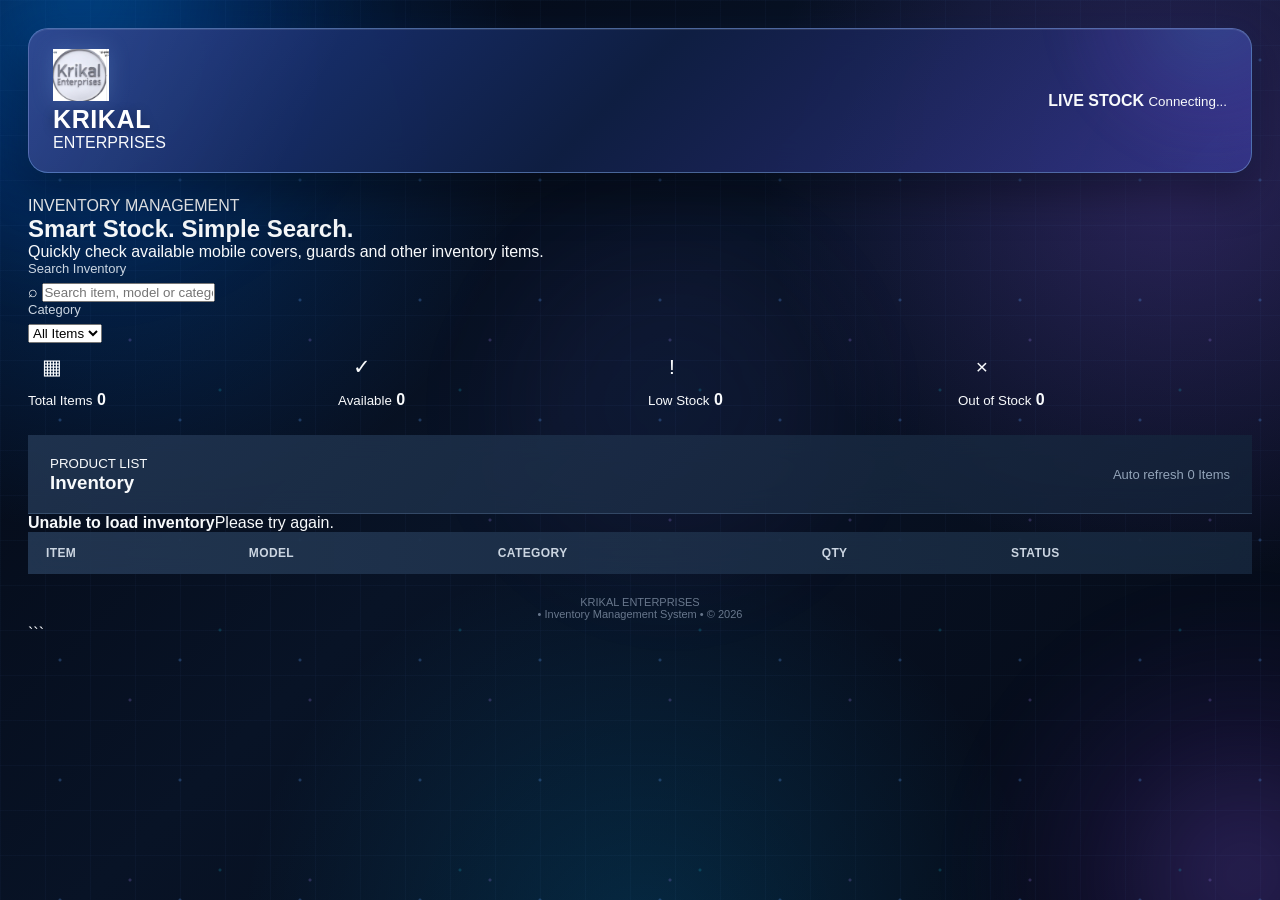
==== index.html @ 0947aef1 "Add files via upload" ====
<!DOCTYPE html>
<html lang="en">
<head>
    <meta charset="UTF-8">
    <meta name="viewport" content="width=device-width, initial-scale=1.0">

    <meta name="theme-color" content="#080b12">

    <title>KRIKAL Enterprises | Inventory</title>

    <link rel="stylesheet" href="style.css">
</head>

<body>

<div class="bg-grid"></div>
<div class="bg-glow glow-one"></div>
<div class="bg-glow glow-two"></div>

<main class="container">

    <!-- HEADER -->
    <header class="header">

        <div class="brand">

            <div class="logo-box">
                <img
                    src="logo.png"
                    alt="Krikal Enterprises"
                    class="logo"
                >
            </div>

            <div class="brand-name">
                <h1>KRIKAL</h1>
                <span>ENTERPRISES</span>
            </div>

        </div>


        <div class="live-status">
            <span class="live-dot"></span>

            <div>
                <strong>LIVE STOCK</strong>
                <small id="lastUpdated">Connecting...</small>
            </div>
        </div>

    </header>


    <!-- HERO -->
    <section class="hero">

        <span class="hero-tag">
            INVENTORY MANAGEMENT
        </span>

        <h2>
            Smart Stock.
            <span>Simple Search.</span>
        </h2>

        <p>
            Quickly check available mobile covers, guards
            and other inventory items.
        </p>

    </section>


    <!-- SEARCH -->
    <section class="search-card">

        <div class="search-field">

            <label>Search Inventory</label>

            <div class="input-box">

                <span>⌕</span>

                <input
                    type="text"
                    id="searchInput"
                    placeholder="Search item, model or category..."
                    autocomplete="off"
                >

            </div>

        </div>


        <div class="category-field">

            <label>Category</label>

            <select id="categoryFilter">
                <option value="All">
                    All Items
                </option>
            </select>

        </div>

    </section>


    <!-- STATS -->
    <section class="stats">

        <div class="stat">
            <div class="stat-icon">▦</div>

            <div>
                <small>Total Items</small>
                <strong id="totalItems">0</strong>
            </div>
        </div>


        <div class="stat">
            <div class="stat-icon green">✓</div>

            <div>
                <small>Available</small>
                <strong id="availableItems">0</strong>
            </div>
        </div>


        <div class="stat">
            <div class="stat-icon yellow">!</div>

            <div>
                <small>Low Stock</small>
                <strong id="lowStockItems">0</strong>
            </div>
        </div>


        <div class="stat">
            <div class="stat-icon red">×</div>

            <div>
                <small>Out of Stock</small>
                <strong id="outStockItems">0</strong>
            </div>
        </div>

    </section>


    <!-- INVENTORY -->
    <section class="inventory-card">

        <div class="inventory-header">

            <div>
                <small>PRODUCT LIST</small>
                <h3>Inventory</h3>
            </div>

            <div class="inventory-meta">

                <span class="refresh-status">
                    <span class="refresh-dot"></span>
                    Auto refresh
                </span>

                <span
                    id="itemCount"
                    class="item-count"
                >
                    0 Items
                </span>

            </div>

        </div>


        <!-- LOADING -->
        <div
            id="loadingMessage"
            class="loading"
        >
            <div class="spinner"></div>
            <span>Loading inventory...</span>
        </div>


        <!-- ERROR -->
        <div
            id="errorMessage"
            class="message error"
            style="display:none;"
        >
            <strong>Unable to load inventory</strong>
            <span>Please try again.</span>
        </div>


        <!-- TABLE -->
        <div class="table-container">

            <table>

                <thead>
                    <tr>
                        <th>ITEM</th>
                        <th>MODEL</th>
                        <th>CATEGORY</th>
                        <th>QTY</th>
                        <th>STATUS</th>
                    </tr>
                </thead>

                <tbody id="inventoryTable"></tbody>

            </table>

        </div>


        <!-- EMPTY -->
        <div
            id="emptyMessage"
            class="message"
            style="display:none;"
        >
            <div class="empty-icon">📦</div>
            <strong>No items found</strong>
            <span>Try another search or category.</span>
        </div>

    </section>


    <!-- FOOTER -->
    <footer>

        <div class="footer-brand">
            KRIKAL <span>ENTERPRISES</span>
        </div>

        <span class="footer-separator">•</span>

        <span>
            Inventory Management System
        </span>

        <span class="footer-separator">•</span>

        <span>
            © 2026
        </span>

    </footer>

</main>


<script src="script.js"></script>

</body>
</html>
```
---- style.css ----
/* =========================================================
   KRiKAL INVENTORY
   PREMIUM DARK GLASS DASHBOARD
   ========================================================= */


/* =========================================================
   01. RESET
   ========================================================= */

* {
    margin: 0;
    padding: 0;
    box-sizing: border-box;
}

:root {
    --body-bg: #050914;

    --header-blue: #172554;
    --header-purple: #312e81;

    --card-bg: #131f34;
    --inventory-bg: #0d1829;
    --input-bg: #0b1526;

    --border: #3b4f6b;
    --border-light: #6783a7;

    --text: #f8fafc;
    --text-soft: #cbd5e1;
    --muted: #91a0b4;

    --blue: #60a5fa;
    --green: #22c55e;
    --yellow: #facc15;
    --red: #ef4444;
    --purple: #a78bfa;
}


/* =========================================================
   02. HTML
   ========================================================= */

html {
    min-height: 100%;
    background: var(--body-bg);
}


/* =========================================================
   03. BODY
   ========================================================= */

body {
    min-height: 100vh;
    padding: 28px;

    font-family: "Inter", "Segoe UI", Arial, sans-serif;

    color: var(--text);

    position: relative;

    overflow-x: hidden;

    background:

        /* GRID */
        linear-gradient(
            rgba(96, 165, 250, 0.035) 1px,
            transparent 1px
        ),

        linear-gradient(
            90deg,
            rgba(96, 165, 250, 0.035) 1px,
            transparent 1px
        ),

        /* BLUE GLOW */
        radial-gradient(
            circle at 8% 12%,
            rgba(0, 119, 255, 0.32),
            transparent 30%
        ),

        /* PURPLE GLOW */
        radial-gradient(
            circle at 92% 18%,
            rgba(139, 92, 246, 0.28),
            transparent 30%
        ),

        /* CYAN GLOW */
        radial-gradient(
            circle at 50% 105%,
            rgba(0, 180, 255, 0.16),
            transparent 35%
        ),

        /* MAIN */
        linear-gradient(
            135deg,
            #030712 0%,
            #081326 45%,
            #050a16 100%
        );

    background-size:
        45px 45px,
        45px 45px,
        auto,
        auto,
        auto,
        auto;

    background-attachment: fixed;
}


/* =========================================================
   04. MOVING BLUE GLOW
   ========================================================= */

body::before {
    content: "";

    position: fixed;

    width: 600px;
    height: 600px;

    top: -300px;
    left: -220px;

    border-radius: 50%;

    background:
        radial-gradient(
            circle,
            rgba(0, 140, 255, 0.30),
            rgba(0, 100, 255, 0.10) 40%,
            transparent 72%
        );

    filter: blur(30px);

    pointer-events: none;

    z-index: 0;

    animation:
        blueLight 12s ease-in-out infinite alternate;
}


/* =========================================================
   05. MOVING PURPLE GLOW
   ========================================================= */

body::after {
    content: "";

    position: fixed;

    width: 550px;
    height: 550px;

    right: -240px;
    bottom: -250px;

    border-radius: 50%;

    background:
        radial-gradient(
            circle,
            rgba(139, 92, 246, 0.28),
            rgba(124, 58, 237, 0.09) 40%,
            transparent 72%
        );

    filter: blur(30px);

    pointer-events: none;

    z-index: 0;

    animation:
        purpleLight 14s ease-in-out infinite alternate;
}


/* =========================================================
   06. BACKGROUND ANIMATION
   ========================================================= */

@keyframes blueLight {

    0% {
        transform:
            translate(0, 0)
            scale(1);
    }

    100% {
        transform:
            translate(160px, 100px)
            scale(1.15);
    }
}


@keyframes purpleLight {

    0% {
        transform:
            translate(0, 0)
            scale(1);
    }

    100% {
        transform:
            translate(-140px, -100px)
            scale(1.15);
    }
}


/* =========================================================
   07. MAIN CONTENT
   ========================================================= */

.container {
    width: 100%;
    max-width: 1250px;

    margin: 0 auto;

    position: relative;

    z-index: 2;
}


/* =========================================================
   08. ANIMATED PARTICLES
   ========================================================= */

.container::before {
    content: "";

    position: fixed;

    inset: 0;

    width: 100%;
    height: 100%;

    pointer-events: none;

    z-index: -1;

    opacity: 0.42;

    background-image:

        radial-gradient(
            circle,
            rgba(96, 165, 250, 0.65) 1px,
            transparent 2px
        ),

        radial-gradient(
            circle,
            rgba(167, 139, 250, 0.55) 1px,
            transparent 2px
        ),

        radial-gradient(
            circle,
            rgba(34, 211, 238, 0.45) 1px,
            transparent 2px
        );

    background-size:
        120px 120px,
        180px 180px,
        240px 240px;

    background-position:
        0 0,
        40px 70px,
        100px 30px;

    animation:
        particlesMove 25s linear infinite;
}


@keyframes particlesMove {

    0% {
        background-position:
            0 0,
            40px 70px,
            100px 30px;
    }

    50% {
        background-position:
            70px 100px,
            120px 70px,
            180px 120px;
    }

    100% {
        background-position:
            0 200px,
            40px 150px,
            100px 220px;
    }
}


/* =========================================================
   09. CENTER SOFT GLOW
   ========================================================= */

.container::after {
    content: "";

    position: fixed;

    width: 450px;
    height: 450px;

    left: 35%;
    top: 20%;

    border-radius: 50%;

    pointer-events: none;

    z-index: -1;

    background:
        radial-gradient(
            circle,
            rgba(59, 130, 246, 0.08),
            rgba(139, 92, 246, 0.05) 35%,
            transparent 70%
        );

    filter: blur(35px);

    animation:
        centerGlow 12s ease-in-out infinite alternate;
}


@keyframes centerGlow {

    0% {
        transform:
            translate(-80px, -30px)
            scale(0.9);

        opacity: 0.45;
    }

    50% {
        transform:
            translate(80px, 50px)
            scale(1.15);

        opacity: 0.75;
    }

    100% {
        transform:
            translate(150px, -40px)
            scale(1);

        opacity: 0.50;
    }
}


/* =========================================================
   10. HEADER
   ========================================================= */

header {
    position: relative;

    overflow: hidden;

    display: flex;

    align-items: center;
    justify-content: space-between;

    gap: 20px;

    margin-bottom: 24px;

    padding: 20px 24px;

    border-radius: 20px;

    background:
        linear-gradient(
            135deg,
            rgba(30, 58, 138, 0.96),
            rgba(15, 31, 67, 0.96) 48%,
            rgba(49, 46, 129, 0.94)
        );

    backdrop-filter: blur(18px);
    -webkit-backdrop-filter: blur(18px);

    border: 1px solid rgba(120, 160, 220, 0.55);

    box-shadow:
        0 18px 45px rgba(0, 0, 0, 0.42),
        inset 0 1px 0 rgba(255, 255, 255, 0.10),
        0 0 30px rgba(59, 130, 246, 0.08);

    transition:
        transform 0.3s ease,
        box-shadow 0.3s ease,
        border-color 0.3s ease;

    z-index: 3;
}


/* HEADER SHINE */

header::before {
    content: "";

    position: absolute;

    inset: 0;

    border-radius: inherit;

    background:
        linear-gradient(
            115deg,
            rgba(255, 255, 255, 0.08),
            transparent 25%,
            transparent 65%,
            rgba(96, 165, 250, 0.06)
        );

    pointer-events: none;

    z-index: 0;
}


/* HEADER GLOW */

header::after {
    content: "";

    position: absolute;

    width: 320px;
    height: 320px;

    right: -120px;
    top: -180px;

    border-radius: 50%;

    background:
        radial-gradient(
            circle,
            rgba(96, 165, 250, 0.18),
            rgba(139, 92, 246, 0.08) 42%,
            transparent 72%
        );

    filter: blur(12px);

    pointer-events: none;

    z-index: 0;

    animation:
        headerGlow 8s ease-in-out infinite alternate;
}


@keyframes headerGlow {

    0% {
        transform:
            translate(0, 0)
            scale(0.9);

        opacity: 0.55;
    }

    100% {
        transform:
            translate(-80px, 70px)
            scale(1.15);

        opacity: 0.85;
    }
}


/* HEADER CONTENT */

header > * {
    position: relative;
    z-index: 2;
}


/* LOGO */

header img,
header .logo {
    max-width: 125px;
    max-height: 52px;

    width: auto;
    height: auto;

    object-fit: contain;

    filter:
        drop-shadow(
            0 0 10px rgba(147, 197, 253, 0.18)
        );

    transition:
        transform 0.3s ease,
        filter 0.3s ease;
}


header img:hover,
header .logo:hover {
    transform: scale(1.04);

    filter:
        drop-shadow(
            0 0 18px rgba(147, 197, 253, 0.40)
        );
}


/* HEADER TITLE */

header h1 {
    font-size: 25px;

    font-weight: 750;

    letter-spacing: 0.6px;

    color: #ffffff;

    text-shadow:
        0 2px 12px rgba(0, 0, 0, 0.30);

    transition:
        letter-spacing 0.3s ease,
        text-shadow 0.3s ease;
}


header:hover h1 {
    letter-spacing: 0.8px;

    text-shadow:
        0 0 18px rgba(147, 197, 253, 0.18);
}


/* HEADER SUBTITLE */

header p {
    color: #c7d2fe;

    font-size: 13px;

    margin-top: 5px;

    letter-spacing: 0.25px;

    opacity: 0.9;
}


/* HEADER HOVER */

header:hover {
    transform: translateY(-2px);

    border-color:
        rgba(147, 197, 253, 0.78);

    box-shadow:
        0 22px 55px rgba(0, 0, 0, 0.48),
        0 0 35px rgba(59, 130, 246, 0.12),
        inset 0 1px 0 rgba(255, 255, 255, 0.12);
}


/* =========================================================
   11. PAGE TITLE
   ========================================================= */

.page-title {
    margin-bottom: 20px;
}


.page-title h2 {
    font-size: 25px;

    font-weight: 700;

    color: #ffffff;
}


.page-title p {
    margin-top: 5px;

    color: var(--muted);

    font-size: 14px;
}


h1,
h2 {
    color: var(--text);
}


/* =========================================================
   12. SEARCH + FILTER
   ========================================================= */

.controls {
    display: flex;

    align-items: center;

    gap: 14px;

    width: 100%;

    margin-bottom: 22px;
}


.search-box {
    position: relative;

    flex: 1;
}


.search-box input {
    width: 100%;
    height: 48px;

    padding: 0 16px 0 45px;

    outline: none;

    border-radius: 11px;

    border: 1px solid rgba(120, 150, 190, 0.35);

    color: #ffffff;

    font-size: 14px;

    background:
        linear-gradient(
            135deg,
            rgba(25, 43, 68, 0.78),
            rgba(8, 20, 35, 0.88)
        );

    backdrop-filter: blur(14px);
    -webkit-backdrop-filter: blur(14px);

    transition: 0.25s ease;
}


.search-box input::placeholder {
    color: #7f90a7;
}


.search-box input:hover {
    border-color: #5b7190;
}


.search-box input:focus {
    border-color: var(--blue);

    box-shadow:
        0 0 0 3px rgba(96, 165, 250, 0.14),
        0 0 20px rgba(96, 165, 250, 0.07);
}


.search-box::before {
    content: "⌕";

    position: absolute;

    left: 16px;
    top: 50%;

    transform: translateY(-50%);

    font-size: 22px;

    color: #8ea5c5;

    z-index: 2;
}


.controls select {
    width: 220px;
    height: 48px;

    padding: 0 14px;

    outline: none;

    cursor: pointer;

    border-radius: 11px;

    border: 1px solid rgba(120, 150, 190, 0.35);

    color: #ffffff;

    font-size: 14px;

    background:
        linear-gradient(
            135deg,
            rgba(25, 43, 68, 0.78),
            rgba(8, 20, 35, 0.88)
        );

    backdrop-filter: blur(14px);
    -webkit-backdrop-filter: blur(14px);

    transition: 0.25s ease;
}


.controls select:hover {
    border-color: #5b7190;
}


.controls select:focus {
    border-color: var(--blue);

    box-shadow:
        0 0 0 3px rgba(96, 165, 250, 0.12);
}


/* =========================================================
   13. STAT CARDS
   ========================================================= */

.stats,
.stats-container {
    display: grid;

    grid-template-columns:
        repeat(4, minmax(0, 1fr));

    gap: 16px;

    margin-bottom: 26px;
}


.stat-card {
    min-width: 0;

    position: relative;

    overflow: hidden;

    display: flex;

    align-items: center;

    gap: 15px;

    padding: 19px;

    border-radius: 15px;

    border: 1px solid rgba(120, 150, 190, 0.34);

    backdrop-filter: blur(16px);
    -webkit-backdrop-filter: blur(16px);

    box-shadow:
        0 15px 35px rgba(0, 0, 0, 0.30),
        inset 0 1px 0 rgba(255, 255, 255, 0.055);

    transition:
        transform 0.3s ease,
        box-shadow 0.3s ease,
        border-color 0.3s ease;
}


/* CARD SHINE */

.stat-card::after {
    content: "";

    position: absolute;

    width: 130px;
    height: 130px;

    right: -60px;
    top: -60px;

    border-radius: 50%;

    background:
        rgba(255, 255, 255, 0.045);
}


/* CARD COLORS */

.stat-card:nth-child(1) {
    background:
        linear-gradient(
            135deg,
            rgba(35, 78, 140, 0.68),
            rgba(12, 30, 55, 0.82)
        );

    border-color:
        rgba(96, 165, 250, 0.45);
}


.stat-card:nth-child(2) {
    background:
        linear-gradient(
            135deg,
            rgba(19, 100, 72, 0.58),
            rgba(10, 39, 38, 0.82)
        );

    border-color:
        rgba(34, 197, 94, 0.42);
}


.stat-card:nth-child(3) {
    background:
        linear-gradient(
            135deg,
            rgba(120, 82, 18, 0.58),
            rgba(38, 34, 18, 0.82)
        );

    border-color:
        rgba(234, 179, 8, 0.42);
}


.stat-card:nth-child(4) {
    background:
        linear-gradient(
            135deg,
            rgba(120, 45, 58, 0.58),
            rgba(43, 24, 31, 0.82)
        );

    border-color:
        rgba(239, 68, 68, 0.42);
}


/* CARD HOVER */

.stat-card:hover {
    transform: translateY(-5px);

    border-color:
        rgba(120, 170, 225, 0.65);

    box-shadow:
        0 20px 45px rgba(0, 0, 0, 0.42),
        0 0 25px rgba(96, 165, 250, 0.10),
        inset 0 1px 0 rgba(255, 255, 255, 0.08);
}


/* =========================================================
   14. STAT ICONS
   ========================================================= */

.stat-icon {
    flex: 0 0 48px;

    width: 48px;
    height: 48px;

    display: flex;

    align-items: center;
    justify-content: center;

    border-radius: 12px;

    font-size: 21px;

    white-space: nowrap;

    overflow: hidden;
}


/* BLUE */

.stat-card:nth-child(1) .stat-icon {
    background:
        linear-gradient(
            135deg,
            #3b78dc,
            #2453a0
        );

    color: #dceaff;

    box-shadow:
        0 0 20px rgba(59, 130, 246, 0.20);
}


/* GREEN */

.stat-card:nth-child(2) .stat-icon {
    background:
        linear-gradient(
            135deg,
            #269a6c,
            #19724f
        );

    color: #d9ffed;

    box-shadow:
        0 0 20px rgba(34, 197, 94, 0.18);
}


/* YELLOW */

.stat-card:nth-child(3) .stat-icon {
    background:
        linear-gradient(
            135deg,
            #b77a16,
            #8b5d12
        );

    color: #fff3c4;

    box-shadow:
        0 0 20px rgba(245, 158, 11, 0.18);
}


/* RED */

.stat-card:nth-child(4) .stat-icon {
    background:
        linear-gradient(
            135deg,
            #b94855,
            #8e3542
        );

    color: #ffe3e6;

    box-shadow:
        0 0 20px rgba(239, 68, 68, 0.18);
}


/* =========================================================
   15. STAT TEXT
   ========================================================= */

.stat-info {
    min-width: 0;
}


.stat-info h3 {
    font-size: 24px;

    line-height: 1.1;

    color: #ffffff;

    font-weight: 700;

    margin-bottom: 5px;
}


.stat-info p {
    color: #bdc8d7;

    font-size: 12px;

    white-space: nowrap;
}


/* =========================================================
   16. INVENTORY GLASS SECTION
   ========================================================= */

.inventory-section,
.inventory-container {
    position: relative;

    overflow: hidden;

    background:
        linear-gradient(
            135deg,
            rgba(25, 42, 67, 0.76),
            rgba(8, 20, 35, 0.84)
        );

    backdrop-filter: blur(18px);
    -webkit-backdrop-filter: blur(18px);

    border: 1px solid rgba(120, 150, 190, 0.35);

    border-radius: 17px;

    box-shadow:
        0 20px 50px rgba(0, 0, 0, 0.38),
        inset 0 1px 0 rgba(255, 255, 255, 0.06);

    transition: 0.25s ease;
}


.inventory-section::before,
.inventory-container::before {
    content: "";

    position: absolute;

    inset: 0;

    border-radius: inherit;

    background:
        linear-gradient(
            120deg,
            rgba(255, 255, 255, 0.055),
            transparent 25%,
            transparent 75%,
            rgba(96, 165, 250, 0.035)
        );

    pointer-events: none;

    z-index: 0;
}


.inventory-section:hover,
.inventory-container:hover {
    border-color: #6783a7;
}


/* =========================================================
   17. INVENTORY HEADER
   ========================================================= */

.inventory-header {
    position: relative;

    z-index: 2;

    display: flex;

    align-items: center;
    justify-content: space-between;

    gap: 15px;

    padding: 19px 22px;

    background:
        linear-gradient(
            135deg,
            rgba(37, 58, 87, 0.78),
            rgba(20, 36, 58, 0.72)
        );

    backdrop-filter: blur(14px);
    -webkit-backdrop-filter: blur(14px);

    border-bottom:
        1px solid rgba(120, 150, 190, 0.28);
}


.inventory-header h2 {
    font-size: 18px;

    font-weight: 650;

    color: #ffffff;
}


.inventory-header span {
    color: #93a4b9;

    font-size: 13px;
}


/* =========================================================
   18. TABLE
   ========================================================= */

.table-container {
    width: 100%;

    overflow-x: auto;

    position: relative;

    z-index: 2;
}


table {
    width: 100%;

    min-width: 750px;

    border-collapse: collapse;
}


thead {
    background:
        linear-gradient(
            90deg,
            rgba(39, 61, 90, 0.82),
            rgba(24, 42, 65, 0.78)
        );

    backdrop-filter: blur(12px);
    -webkit-backdrop-filter: blur(12px);
}


th {
    text-align: left;

    padding: 14px 18px;

    color: #cbd5e1;

    font-size: 12px;

    font-weight: 600;

    text-transform: uppercase;

    letter-spacing: 0.4px;

    white-space: nowrap;
}


td {
    padding: 15px 18px;

    border-top:
        1px solid #304159;

    color: #e8edf5;

    font-size: 13px;

    vertical-align: middle;
}


tbody tr {
    transition: 0.2s ease;
}


tbody tr:hover {
    background:
        linear-gradient(
            90deg,
            rgba(96, 165, 250, 0.09),
            rgba(167, 139, 250, 0.05),
            transparent
        );
}


/* =========================================================
   19. CATEGORY ICON
   ========================================================= */

.category-icon {
    width: 36px;
    height: 36px;

    display: inline-flex;

    align-items: center;
    justify-content: center;

    border-radius: 9px;

    background:
        linear-gradient(
            135deg,
            rgba(60, 86, 120, 0.78),
            rgba(28, 48, 73, 0.82)
        );

    border:
        1px solid rgba(140, 170, 205, 0.40);

    margin-right: 9px;

    vertical-align: middle;

    font-size: 17px;

    white-space: nowrap;

    flex-shrink: 0;

    box-shadow:
        inset 0 1px 0 rgba(255, 255, 255, 0.06);
}


/* =========================================================
   20. STATUS BADGES
   ========================================================= */

.status {
    display: inline-flex !important;

    align-items: center;
    justify-content: center;

    min-width: 100px;

    padding: 7px 13px;

    border-radius: 20px;

    font-size: 11px;

    font-weight: 700;

    white-space: nowrap;

    border: 1px solid !important;

    letter-spacing: 0.2px;

    transition: 0.2s ease;
}


/* AVAILABLE */

.status.available {
    background:
        linear-gradient(
            135deg,
            #166534,
            #14532d
        ) !important;

    color: #bbf7d0 !important;

    border-color: #22c55e !important;

    box-shadow:
        0 0 12px rgba(34, 197, 94, 0.18);
}


/* LOW STOCK */

.status.low-stock {
    background:
        linear-gradient(
            135deg,
            #854d0e,
            #713f12
        ) !important;

    color: #fef08a !important;

    border-color: #eab308 !important;

    box-shadow:
        0 0 12px rgba(234, 179, 8, 0.18);
}


/* OUT OF STOCK */

.status.out-stock,
.status.out-of-stock {
    background:
        linear-gradient(
            135deg,
            #991b1b,
            #7f1d1d
        ) !important;

    color: #fecaca !important;

    border-color: #ef4444 !important;

    box-shadow:
        0 0 12px rgba(239, 68, 68, 0.18);
}


/* STATUS HOVER */

.status.available:hover {
    background:
        linear-gradient(
            135deg,
            #15803d,
            #166534
        ) !important;

    transform: translateY(-1px);
}


.status.low-stock:hover {
    background:
        linear-gradient(
            135deg,
            #a16207,
            #854d0e
        ) !important;

    transform: translateY(-1px);
}


.status.out-stock:hover,
.status.out-of-stock:hover {
    background:
        linear-gradient(
            135deg,
            #b91c1c,
            #991b1b
        ) !important;

    transform: translateY(-1px);
}


/* =========================================================
   21. BUTTONS
   ========================================================= */

button {
    font-family: inherit;
}


.btn {
    border: none;

    outline: none;

    border-radius: 9px;

    padding: 9px 14px;

    font-size: 12px;

    font-weight: 600;

    cursor: pointer;

    transition: 0.2s ease;
}


.btn-primary {
    background:
        linear-gradient(
            135deg,
            #60a5fa,
            #3b82f6
        );

    color: #ffffff;

    box-shadow:
        0 6px 18px rgba(59, 130, 246, 0.18);
}


.btn-primary:hover {
    filter: brightness(1.12);

    transform: translateY(-1px);
}


.btn-edit {
    background: #173d73;

    color: #93c5fd;

    border: 1px solid #315e9d;
}


.btn-delete {
    background: #54262e;

    color: #fda4af;

    border: 1px solid #8d4650;
}


.btn-edit:hover,
.btn-delete:hover {
    filter: brightness(1.15);
}


/* =========================================================
   22. FORM / MODAL
   ========================================================= */

.modal,
.form-container {
    background:
        linear-gradient(
            135deg,
            #192c45,
            #0e1a2d
        );

    color: var(--text);

    border:
        1px solid #465b77;

    border-radius: 16px;
}


label {
    display: block;

    color: #cbd5e1;

    font-size: 13px;

    font-weight: 500;

    margin-bottom: 7px;
}


input,
select,
textarea {
    font-family: inherit;
}


.form-control {
    width: 100%;

    padding: 11px 13px;

    outline: none;

    background:
        linear-gradient(
            135deg,
            #122036,
            #0b1525
        );

    border:
        1px solid #40536e;

    border-radius: 9px;

    color: #ffffff;

    transition: 0.2s ease;
}


.form-control:focus {
    border-color: #60a5fa;

    box-shadow:
        0 0 0 3px rgba(96, 165, 250, 0.13);
}


/* =========================================================
   23. LOADING
   ========================================================= */

.loading {
    text-align: center;

    padding: 45px 20px;

    color: #91a0b4;

    font-size: 14px;
}


/* =========================================================
   24. EMPTY STATE
   ========================================================= */

.empty-state {
    text-align: center;

    padding: 55px 20px;

    color: #91a0b4;
}


.empty-state h3 {
    color: #e2e8f0;

    margin-bottom: 6px;
}


.empty-state p {
    font-size: 13px;
}


/* =========================================================
   25. FOOTER
   ========================================================= */

footer {
    text-align: center;

    color: #68778c;

    font-size: 11px;

    padding: 22px 0 5px;
}


/* =========================================================
   26. TABLET
   ========================================================= */

@media (max-width: 900px) {

    body {
        padding: 20px;
    }

    .stats,
    .stats-container {
        grid-template-columns:
            repeat(2, minmax(0, 1fr));
    }

    .controls select {
        width: 190px;
    }
}


/* =========================================================
   27. MOBILE
   ========================================================= */

@media (max-width: 600px) {

    body {
        padding: 12px;
    }


    /* HEADER */

    header {
        padding: 16px;

        border-radius: 16px;

        flex-direction: column;

        align-items: flex-start;

        gap: 10px;
    }


    header img,
    header .logo {
        max-width: 105px;

        max-height: 44px;
    }


    header h1 {
        font-size: 20px;
    }


    header p {
        font-size: 11px;
    }


    /* TITLE */

    .page-title h2 {
        font-size: 21px;
    }


    /* CONTROLS */

    .controls {
        flex-direction: column;

        align-items: stretch;
    }


    .controls select {
        width: 100%;
    }


    /* STATS */

    .stats,
    .stats-container {
        grid-template-columns: 1fr 1fr;

        gap: 10px;
    }


    .stat-card {
        padding: 14px;

        gap: 10px;

        backdrop-filter: blur(12px);
        -webkit-backdrop-filter: blur(12px);
    }


    .stat-icon {
        flex-basis: 40px;

        width: 40px;
        height: 40px;

        font-size: 17px;
    }


    .stat-info h3 {
        font-size: 19px;
    }


    .stat-info p {
        font-size: 10px;
    }


    /* INVENTORY */

    .inventory-section,
    .inventory-container {
        backdrop-filter: blur(14px);
        -webkit-backdrop-filter: blur(14px);
    }


    .inventory-header {
        padding: 16px;
    }


    .status {
        min-width: 85px;

        padding: 6px 9px;

        font-size: 10px;
    }
}


/* =========================================================
   28. VERY SMALL MOBILE
   ========================================================= */

@media (max-width: 400px) {

    .stats,
    .stats-container {
        grid-template-columns: 1fr;
    }


    .stat-card {
        padding: 15px;
    }
}
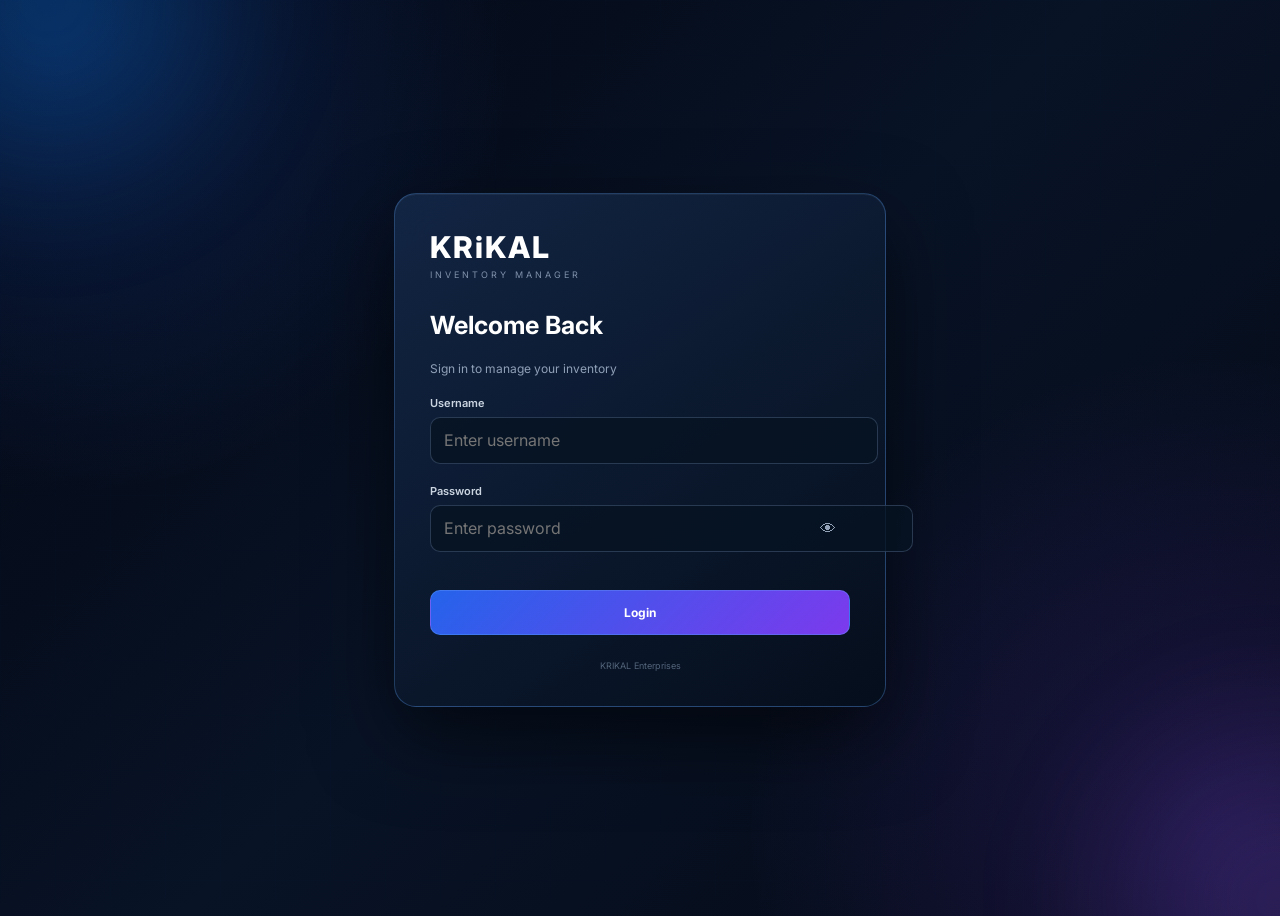
==== commit 07b4b5ad: "Add files via upload" ====
--- a/index.html
+++ b/index.html
@@ -1,272 +1,1338 @@
-<!DOCTYPE html>
-<html lang="en">
-<head>
-    <meta charset="UTF-8">
-    <meta name="viewport" content="width=device-width, initial-scale=1.0">
-
-    <meta name="theme-color" content="#080b12">
-
-    <title>KRIKAL Enterprises | Inventory</title>
-
-    <link rel="stylesheet" href="style.css">
-</head>
-
-<body>
-
-<div class="bg-grid"></div>
-<div class="bg-glow glow-one"></div>
-<div class="bg-glow glow-two"></div>
-
-<main class="container">
-
-    <!-- HEADER -->
-    <header class="header">
-
-        <div class="brand">
-
-            <div class="logo-box">
-                <img
-                    src="logo.png"
-                    alt="Krikal Enterprises"
-                    class="logo"
-                >
-            </div>
-
-            <div class="brand-name">
-                <h1>KRIKAL</h1>
-                <span>ENTERPRISES</span>
-            </div>
-
-        </div>
-
-
-        <div class="live-status">
-            <span class="live-dot"></span>
-
-            <div>
-                <strong>LIVE STOCK</strong>
-                <small id="lastUpdated">Connecting...</small>
-            </div>
-        </div>
-
-    </header>
-
-
-    <!-- HERO -->
-    <section class="hero">
-
-        <span class="hero-tag">
-            INVENTORY MANAGEMENT
-        </span>
-
-        <h2>
-            Smart Stock.
-            <span>Simple Search.</span>
-        </h2>
-
-        <p>
-            Quickly check available mobile covers, guards
-            and other inventory items.
-        </p>
-
-    </section>
-
-
-    <!-- SEARCH -->
-    <section class="search-card">
-
-        <div class="search-field">
-
-            <label>Search Inventory</label>
-
-            <div class="input-box">
-
-                <span>⌕</span>
-
-                <input
-                    type="text"
-                    id="searchInput"
-                    placeholder="Search item, model or category..."
-                    autocomplete="off"
-                >
-
-            </div>
-
-        </div>
-
-
-        <div class="category-field">
-
-            <label>Category</label>
-
-            <select id="categoryFilter">
-                <option value="All">
-                    All Items
-                </option>
-            </select>
-
-        </div>
-
-    </section>
-
-
-    <!-- STATS -->
-    <section class="stats">
-
-        <div class="stat">
-            <div class="stat-icon">▦</div>
-
-            <div>
-                <small>Total Items</small>
-                <strong id="totalItems">0</strong>
-            </div>
-        </div>
-
-
-        <div class="stat">
-            <div class="stat-icon green">✓</div>
-
-            <div>
-                <small>Available</small>
-                <strong id="availableItems">0</strong>
-            </div>
-        </div>
-
-
-        <div class="stat">
-            <div class="stat-icon yellow">!</div>
-
-            <div>
-                <small>Low Stock</small>
-                <strong id="lowStockItems">0</strong>
-            </div>
-        </div>
-
-
-        <div class="stat">
-            <div class="stat-icon red">×</div>
-
-            <div>
-                <small>Out of Stock</small>
-                <strong id="outStockItems">0</strong>
-            </div>
-        </div>
-
-    </section>
-
-
-    <!-- INVENTORY -->
-    <section class="inventory-card">
-
-        <div class="inventory-header">
-
-            <div>
-                <small>PRODUCT LIST</small>
-                <h3>Inventory</h3>
-            </div>
-
-            <div class="inventory-meta">
-
-                <span class="refresh-status">
-                    <span class="refresh-dot"></span>
-                    Auto refresh
-                </span>
-
-                <span
-                    id="itemCount"
-                    class="item-count"
-                >
-                    0 Items
-                </span>
-
-            </div>
-
-        </div>
-
-
-        <!-- LOADING -->
-        <div
-            id="loadingMessage"
-            class="loading"
-        >
-            <div class="spinner"></div>
-            <span>Loading inventory...</span>
-        </div>
-
-
-        <!-- ERROR -->
-        <div
-            id="errorMessage"
-            class="message error"
-            style="display:none;"
-        >
-            <strong>Unable to load inventory</strong>
-            <span>Please try again.</span>
-        </div>
-
-
-        <!-- TABLE -->
-        <div class="table-container">
-
-            <table>
-
-                <thead>
-                    <tr>
-                        <th>ITEM</th>
-                        <th>MODEL</th>
-                        <th>CATEGORY</th>
-                        <th>QTY</th>
-                        <th>STATUS</th>
-                    </tr>
-                </thead>
-
-                <tbody id="inventoryTable"></tbody>
-
-            </table>
-
-        </div>
-
-
-        <!-- EMPTY -->
-        <div
-            id="emptyMessage"
-            class="message"
-            style="display:none;"
-        >
-            <div class="empty-icon">📦</div>
-            <strong>No items found</strong>
-            <span>Try another search or category.</span>
-        </div>
-
-    </section>
-
-
-    <!-- FOOTER -->
-    <footer>
-
-        <div class="footer-brand">
-            KRIKAL <span>ENTERPRISES</span>
-        </div>
-
-        <span class="footer-separator">•</span>
-
-        <span>
-            Inventory Management System
-        </span>
-
-        <span class="footer-separator">•</span>
-
-        <span>
-            © 2026
-        </span>
-
-    </footer>
-
-</main>
-
-
-<script src="script.js"></script>
-
-</body>
-</html>
-```
+<!DOCTYPE html>
+<html lang="en">
+<head>
+    <meta charset="UTF-8">
+    <meta name="viewport" content="width=device-width, initial-scale=1.0">
+    <meta name="theme-color" content="#030712">
+
+    <title>KRIKAL Enterprises | Inventory</title>
+
+    <link rel="preconnect" href="https://fonts.googleapis.com">
+    <link rel="preconnect" href="https://fonts.gstatic.com" crossorigin>
+
+    <link
+        href="https://fonts.googleapis.com/css2?family=Inter:wght@400;500;600;700;800&display=swap"
+        rel="stylesheet"
+    >
+
+    <link rel="stylesheet" href="style.css">
+</head>
+
+<body>
+
+<!-- =====================================================
+     BACKGROUND
+     ===================================================== -->
+
+<div class="ambient ambient-one"></div>
+<div class="ambient ambient-two"></div>
+<div class="grid-bg"></div>
+
+
+<!-- =====================================================
+     LOGIN
+     ===================================================== -->
+
+<section id="loginScreen" class="login-screen">
+
+    <div class="login-card">
+
+        <div class="login-brand">
+            KRiKAL
+        </div>
+
+        <div class="login-small">
+            INVENTORY MANAGER
+        </div>
+
+        <h1>Welcome Back</h1>
+
+        <p class="login-description">
+            Sign in to manage your inventory
+        </p>
+
+        <form id="loginForm" autocomplete="off">
+
+            <div class="input-group">
+
+                <label for="loginUsername">
+                    Username
+                </label>
+
+                <input
+                    id="loginUsername"
+                    type="text"
+                    placeholder="Enter username"
+                    autocomplete="username"
+                    required
+                >
+
+            </div>
+
+
+            <div class="input-group">
+
+                <label for="loginPassword">
+                    Password
+                </label>
+
+                <div class="password-wrapper">
+
+                    <input
+                        id="loginPassword"
+                        type="password"
+                        placeholder="Enter password"
+                        autocomplete="current-password"
+                        required
+                    >
+
+                    <button
+                        id="togglePassword"
+                        type="button"
+                        class="password-toggle"
+                    >
+                        👁
+                    </button>
+
+                </div>
+
+            </div>
+
+
+            <div
+                id="loginError"
+                class="login-error"
+            ></div>
+
+
+            <button
+                type="submit"
+                class="login-button"
+            >
+                Login
+            </button>
+
+        </form>
+
+        <div class="login-footer">
+            KRIKAL Enterprises
+        </div>
+
+    </div>
+
+</section>
+
+
+<!-- =====================================================
+     APPLICATION
+     ===================================================== -->
+
+<div id="app" class="app-shell hidden">
+
+    <!-- SIDEBAR -->
+
+    <aside
+        class="sidebar"
+        id="sidebar"
+    >
+
+        <div class="sidebar-brand">
+
+            <div class="brand-logo">
+                <img
+                    src="logo.png"
+                    alt="KRIKAL"
+                >
+            </div>
+
+            <div class="brand-text">
+                <h1>KRIKAL</h1>
+                <span>ENTERPRISES</span>
+            </div>
+
+        </div>
+
+
+        <div class="sidebar-label">
+            MAIN MENU
+        </div>
+
+
+        <nav class="nav-menu">
+
+            <button
+                class="nav-item active"
+                data-page="home"
+                type="button"
+            >
+                <span class="nav-icon">⌂</span>
+                <span>Home</span>
+            </button>
+
+
+            <button
+                class="nav-item"
+                data-page="inventory"
+                type="button"
+            >
+                <span class="nav-icon">▦</span>
+                <span>Inventory</span>
+            </button>
+
+        </nav>
+
+
+        <div class="sidebar-label">
+            SYSTEM
+        </div>
+
+
+        <nav class="nav-menu">
+
+            <button
+                class="nav-item"
+                data-page="settings"
+                type="button"
+            >
+                <span class="nav-icon">⚙</span>
+                <span>Settings</span>
+            </button>
+
+            <a
+                class="nav-item nav-link-item"
+                href="admin.html"
+                title="Open inventory admin tools"
+            >
+                <span class="nav-icon">✚</span>
+                <span>Admin Tools</span>
+            </a>
+
+        </nav>
+
+
+        <div class="sidebar-bottom">
+
+            <div class="sidebar-live">
+
+                <span class="live-dot"></span>
+
+                <div>
+                    <strong>LIVE STOCK</strong>
+
+                    <small id="lastUpdated">
+                        Connecting...
+                    </small>
+                </div>
+
+            </div>
+
+
+            <button
+                id="logoutBtn"
+                class="logout-btn"
+                type="button"
+            >
+                ⇥ Logout
+            </button>
+
+
+            <div class="sidebar-copy">
+                Inventory Management System
+            </div>
+
+        </div>
+
+    </aside>
+
+
+    <!-- MAIN -->
+
+    <main class="main-content">
+
+        <header class="topbar">
+
+            <button
+                id="mobileMenu"
+                class="mobile-menu"
+                type="button"
+            >
+                ☰
+            </button>
+
+
+            <div class="topbar-title">
+                <span id="currentPageLabel">
+                    Dashboard
+                </span>
+            </div>
+
+
+            <div class="topbar-right">
+
+                <div class="live-status">
+                    <span class="live-dot"></span>
+                    <span>LIVE</span>
+                </div>
+
+
+                <button
+                    id="refreshBtn"
+                    class="refresh-btn"
+                    type="button"
+                >
+                    ↻
+                    <span>Refresh</span>
+                </button>
+
+            </div>
+
+        </header>
+
+
+        <!-- =================================================
+             HOME
+             ================================================= -->
+
+        <section
+            id="homePage"
+            class="page active"
+        >
+
+            <div class="page-heading">
+
+                <div>
+                    <h2>Dashboard</h2>
+
+                    <p>
+                        Welcome to KRIKAL Inventory Management
+                    </p>
+                </div>
+
+                <div
+                    id="dashboardDate"
+                    class="dashboard-date"
+                >
+                    —
+                </div>
+
+            </div>
+
+
+            <div class="dashboard-stats">
+
+                <div class="dashboard-card total-card">
+                    <div class="dashboard-icon">📦</div>
+
+                    <div class="dashboard-info">
+                        <h3 id="totalItems">0</h3>
+                        <span>Total Items</span>
+                    </div>
+                </div>
+
+
+                <div class="dashboard-card available-card">
+                    <div class="dashboard-icon">✓</div>
+
+                    <div class="dashboard-info">
+                        <h3 id="availableItems">0</h3>
+                        <span>Available</span>
+                    </div>
+                </div>
+
+
+                <div class="dashboard-card low-card">
+                    <div class="dashboard-icon">!</div>
+
+                    <div class="dashboard-info">
+                        <h3 id="lowStockItems">0</h3>
+                        <span>Low Stock</span>
+                    </div>
+                </div>
+
+
+                <div class="dashboard-card out-card">
+                    <div class="dashboard-icon">×</div>
+
+                    <div class="dashboard-info">
+                        <h3 id="outStockItems">0</h3>
+                        <span>Out of Stock</span>
+                    </div>
+                </div>
+
+            </div>
+
+            <div class="dashboard-insights">
+                <div class="insight-card">
+                    <div class="insight-header">
+                        <div>
+                            <span class="insight-kicker">STOCK HEALTH</span>
+                            <h3>Quick Overview</h3>
+                        </div>
+                        <span class="insight-icon">◈</span>
+                    </div>
+                    <div id="stockHealthBar" class="health-bar"><span></span></div>
+                    <div class="health-meta">
+                        <span id="healthText">Waiting for inventory…</span>
+                        <strong id="healthPercent">0%</strong>
+                    </div>
+                </div>
+
+                <div class="insight-card category-insight-card">
+                    <div class="insight-header">
+                        <div>
+                            <span class="insight-kicker">CATEGORIES</span>
+                            <h3>Stock by Category</h3>
+                        </div>
+                        <span class="insight-icon">▦</span>
+                    </div>
+                    <div id="categorySummary" class="category-summary">
+                        <span class="mini-empty">Loading categories…</span>
+                    </div>
+                </div>
+
+                <div class="insight-card alert-insight-card">
+                    <div class="insight-header">
+                        <div>
+                            <span class="insight-kicker">ATTENTION</span>
+                            <h3>Stock Alerts</h3>
+                        </div>
+                        <span class="insight-icon">!</span>
+                    </div>
+                    <div id="stockAlertList" class="stock-alert-list">
+                        <span class="mini-empty">No alerts yet</span>
+                    </div>
+                </div>
+            </div>
+
+
+            <div class="home-welcome">
+
+                <div class="welcome-icon">
+                    📊
+                </div>
+
+                <div class="welcome-content">
+
+                    <h3>
+                        Inventory Overview
+                    </h3>
+
+                    <p>
+                        Your complete inventory is available
+                        in the Inventory section.
+                    </p>
+
+                </div>
+
+
+                <button
+                    class="open-inventory"
+                    data-page="inventory"
+                    type="button"
+                >
+                    Open Inventory →
+                </button>
+
+            </div>
+
+        </section>
+
+
+        <!-- =================================================
+             INVENTORY
+             ================================================= -->
+
+        <section
+            id="inventoryPage"
+            class="page"
+        >
+
+            <div class="page-heading">
+
+                <div>
+                    <h2>Inventory</h2>
+
+                    <p>
+                        Manage and monitor your complete stock
+                    </p>
+                </div>
+
+            </div>
+
+
+            <div class="controls inventory-controls-pro">
+
+                <div class="search-box pro-search">
+                    <span class="control-icon">⌕</span>
+                    <input
+                        id="searchInput"
+                        type="text"
+                        placeholder="Search product or category..."
+                        autocomplete="off"
+                    >
+                </div>
+
+                <select id="categoryFilter" aria-label="Filter by category">
+                    <option value="">All Categories</option>
+                </select>
+
+                <select id="statusFilter" aria-label="Filter by stock status">
+                    <option value="">All Status</option>
+                    <option value="available">Available</option>
+                    <option value="low-stock">Low Stock</option>
+                    <option value="out-stock">Out of Stock</option>
+                </select>
+
+                <select id="sortFilter" aria-label="Sort inventory">
+                    <option value="default">Sort: Default</option>
+                    <option value="name-asc">Name A–Z</option>
+                    <option value="name-desc">Name Z–A</option>
+                    <option value="stock-high">Stock High–Low</option>
+                    <option value="stock-low">Stock Low–High</option>
+                </select>
+
+                <button id="clearFiltersBtn" class="control-button" type="button">Clear</button>
+                <button id="exportCsvBtn" class="control-button primary-control" type="button">↓ Export CSV</button>
+
+            </div>
+
+            <div class="filter-summary" id="filterSummary">
+                <span>Showing all inventory</span>
+            </div>
+
+
+            <div class="inventory-section">
+
+                <div class="inventory-header">
+
+                    <div>
+                        <h2>
+                            Stock Inventory
+                        </h2>
+
+                        <span id="inventoryCount">
+                            0 items
+                        </span>
+                    </div>
+
+                </div>
+
+
+                <div class="table-container">
+
+                    <table>
+
+                        <thead>
+
+                            <tr>
+                                <th>Product</th>
+                                <th>Category</th>
+                                <th>Stock</th>
+                                <th>Status</th>
+                                <th>Action</th>
+                            </tr>
+
+                        </thead>
+
+
+                        <tbody id="inventoryBody">
+
+                            <tr>
+                                <td
+                                    colspan="5"
+                                    class="loading"
+                                >
+                                    Loading inventory...
+                                </td>
+                            </tr>
+
+                        </tbody>
+
+                    </table>
+
+                </div>
+
+            </div>
+
+        </section>
+
+
+        <!-- =================================================
+             SETTINGS
+             ================================================= -->
+
+        <section
+            id="settingsPage"
+            class="page"
+        >
+
+            <div class="page-heading">
+
+                <div>
+                    <h2>Settings</h2>
+
+                    <p>
+                        Manage your KRIKAL dashboard preferences
+                    </p>
+                </div>
+
+            </div>
+
+
+            <div class="settings-grid">
+
+
+                <!-- APPEARANCE -->
+
+                <div class="settings-card">
+
+                    <div class="settings-card-header">
+
+                        <div class="settings-card-icon">
+                            🎨
+                        </div>
+
+                        <div>
+                            <h3>Appearance</h3>
+                            <p>Dashboard display settings</p>
+                        </div>
+
+                    </div>
+
+
+                    <div class="setting-row">
+
+                        <div>
+                            <strong>Dark Glass Theme</strong>
+                            <span>
+                                Premium dark dashboard appearance
+                            </span>
+                        </div>
+
+                        <label class="toggle">
+                            <input
+                                type="checkbox"
+                                id="themeToggle"
+                                checked
+                            >
+                            <span class="toggle-slider"></span>
+                        </label>
+
+                    </div>
+
+
+                    <div class="setting-row">
+
+                        <div>
+                            <strong>Background Glow</strong>
+                            <span>
+                                Blue and purple background glow
+                            </span>
+                        </div>
+
+                        <label class="toggle">
+                            <input
+                                type="checkbox"
+                                id="glowToggle"
+                                checked
+                            >
+                            <span class="toggle-slider"></span>
+                        </label>
+
+                    </div>
+
+
+                    <div class="setting-row">
+
+                        <div>
+                            <strong>Animations</strong>
+                            <span>
+                                Enable dashboard animations
+                            </span>
+                        </div>
+
+                        <label class="toggle">
+                            <input
+                                type="checkbox"
+                                id="animationToggle"
+                                checked
+                            >
+                            <span class="toggle-slider"></span>
+                        </label>
+
+                    </div>
+
+                </div>
+
+
+                <!-- INVENTORY -->
+
+                <div class="settings-card">
+
+                    <div class="settings-card-header">
+
+                        <div class="settings-card-icon">
+                            📦
+                        </div>
+
+                        <div>
+                            <h3>Inventory Preferences</h3>
+                            <p>Control inventory display</p>
+                        </div>
+
+                    </div>
+
+
+                    <div class="setting-row">
+
+                        <div>
+                            <strong>Low Stock Limit</strong>
+                            <span>
+                                Stock at or below this value is low
+                            </span>
+                        </div>
+
+                        <input
+                            class="number-setting"
+                            id="lowStockLimit"
+                            type="number"
+                            min="0"
+                            value="5"
+                        >
+
+                    </div>
+
+
+                    <div class="setting-row">
+
+                        <div>
+                            <strong>Show Out of Stock</strong>
+                            <span>
+                                Display zero-stock products
+                            </span>
+                        </div>
+
+                        <label class="toggle">
+                            <input
+                                type="checkbox"
+                                id="showOutStock"
+                                checked
+                            >
+                            <span class="toggle-slider"></span>
+                        </label>
+
+                    </div>
+
+
+                    <div class="setting-row">
+
+                        <div>
+                            <strong>Status Badges</strong>
+                            <span>
+                                Show stock status
+                            </span>
+                        </div>
+
+                        <label class="toggle">
+                            <input
+                                type="checkbox"
+                                id="showStatus"
+                                checked
+                            >
+                            <span class="toggle-slider"></span>
+                        </label>
+
+                    </div>
+
+                </div>
+
+
+                <!-- REFRESH -->
+
+                <div class="settings-card">
+
+                    <div class="settings-card-header">
+
+                        <div class="settings-card-icon">
+                            🔄
+                        </div>
+
+                        <div>
+                            <h3>Data & Refresh</h3>
+                            <p>Inventory synchronization</p>
+                        </div>
+
+                    </div>
+
+
+                    <div class="setting-row">
+
+                        <div>
+                            <strong>Auto Refresh</strong>
+                            <span>
+                                Automatically update stock
+                            </span>
+                        </div>
+
+                        <label class="toggle">
+                            <input
+                                type="checkbox"
+                                id="autoRefreshToggle"
+                            >
+                            <span class="toggle-slider"></span>
+                        </label>
+
+                    </div>
+
+
+                    <div class="setting-row">
+
+                        <div>
+                            <strong>Refresh Interval</strong>
+                            <span>
+                                Time between updates
+                            </span>
+                        </div>
+
+                        <select
+                            class="settings-select"
+                            id="refreshInterval"
+                        >
+                            <option value="30000">
+                                30 Seconds
+                            </option>
+
+                            <option
+                                value="60000"
+                                selected
+                            >
+                                1 Minute
+                            </option>
+
+                            <option value="300000">
+                                5 Minutes
+                            </option>
+
+                            <option value="600000">
+                                10 Minutes
+                            </option>
+                        </select>
+
+                    </div>
+
+
+                    <button
+                        id="manualRefresh"
+                        class="settings-wide-btn"
+                        type="button"
+                    >
+                        ↻ Refresh Inventory Now
+                    </button>
+
+                </div>
+
+
+                <!-- NOTIFICATIONS -->
+
+                <div class="settings-card">
+
+                    <div class="settings-card-header">
+
+                        <div class="settings-card-icon">
+                            🔔
+                        </div>
+
+                        <div>
+                            <h3>Notifications</h3>
+                            <p>Stock alert preferences</p>
+                        </div>
+
+                    </div>
+
+
+                    <div class="setting-row">
+
+                        <div>
+                            <strong>Low Stock Alerts</strong>
+                            <span>
+                                Alert when stock is low
+                            </span>
+                        </div>
+
+                        <label class="toggle">
+                            <input
+                                type="checkbox"
+                                id="lowStockToggle"
+                                checked
+                            >
+                            <span class="toggle-slider"></span>
+                        </label>
+
+                    </div>
+
+
+                    <div class="setting-row">
+
+                        <div>
+                            <strong>Out of Stock Alerts</strong>
+                            <span>
+                                Alert when stock reaches zero
+                            </span>
+                        </div>
+
+                        <label class="toggle">
+                            <input
+                                type="checkbox"
+                                id="outStockToggle"
+                                checked
+                            >
+                            <span class="toggle-slider"></span>
+                        </label>
+
+                    </div>
+
+
+                    <div class="setting-row">
+
+                        <div>
+                            <strong>Browser Notifications</strong>
+                            <span>
+                                Allow browser alerts
+                            </span>
+                        </div>
+
+                        <label class="toggle">
+                            <input
+                                type="checkbox"
+                                id="browserNotificationToggle"
+                            >
+                            <span class="toggle-slider"></span>
+                        </label>
+
+                    </div>
+
+                </div>
+
+
+                <!-- DISPLAY -->
+
+                <div class="settings-card">
+
+                    <div class="settings-card-header">
+
+                        <div class="settings-card-icon">
+                            👁
+                        </div>
+
+                        <div>
+                            <h3>Display</h3>
+                            <p>Inventory table preferences</p>
+                        </div>
+
+                    </div>
+
+
+                    <div class="setting-row">
+
+                        <div>
+                            <strong>Show Category</strong>
+                            <span>
+                                Display category column
+                            </span>
+                        </div>
+
+                        <label class="toggle">
+                            <input
+                                type="checkbox"
+                                id="showCategory"
+                                checked
+                            >
+                            <span class="toggle-slider"></span>
+                        </label>
+
+                    </div>
+
+
+                    <div class="setting-row">
+
+                        <div>
+                            <strong>Show Stock Quantity</strong>
+                            <span>
+                                Display stock quantity
+                            </span>
+                        </div>
+
+                        <label class="toggle">
+                            <input
+                                type="checkbox"
+                                id="showStock"
+                                checked
+                            >
+                            <span class="toggle-slider"></span>
+                        </label>
+
+                    </div>
+
+
+                    <div class="setting-row">
+
+                        <div>
+                            <strong>Category Icons</strong>
+                            <span>
+                                Show category icons
+                            </span>
+                        </div>
+
+                        <label class="toggle">
+                            <input
+                                type="checkbox"
+                                id="showCategoryIcons"
+                                checked
+                            >
+                            <span class="toggle-slider"></span>
+                        </label>
+
+                    </div>
+
+
+                    <div class="setting-row">
+
+                        <div>
+                            <strong>Date Format</strong>
+                            <span>
+                                Dashboard date format
+                            </span>
+                        </div>
+
+                        <select
+                            class="settings-select"
+                            id="dateFormat"
+                        >
+                            <option value="long">
+                                30 August 2026
+                            </option>
+
+                            <option value="short">
+                                30/08/2026
+                            </option>
+                        </select>
+
+                    </div>
+
+                </div>
+
+
+                <!-- EXPERIENCE -->
+
+                <div class="settings-card">
+
+                    <div class="settings-card-header">
+
+                        <div class="settings-card-icon">
+                            🖥️
+                        </div>
+
+                        <div>
+                            <h3>Experience</h3>
+                            <p>Customize dashboard behavior</p>
+                        </div>
+
+                    </div>
+
+
+                    <div class="setting-row">
+
+                        <div>
+                            <strong>Compact Table</strong>
+                            <span>
+                                Show more products
+                            </span>
+                        </div>
+
+                        <label class="toggle">
+                            <input
+                                type="checkbox"
+                                id="compactTable"
+                            >
+                            <span class="toggle-slider"></span>
+                        </label>
+
+                    </div>
+
+
+                    <div class="setting-row">
+
+                        <div>
+                            <strong>Remember Last Page</strong>
+                            <span>
+                                Open last visited section
+                            </span>
+                        </div>
+
+                        <label class="toggle">
+                            <input
+                                type="checkbox"
+                                id="rememberLastPage"
+                                checked
+                            >
+                            <span class="toggle-slider"></span>
+                        </label>
+
+                    </div>
+
+
+                    <div class="setting-row">
+
+                        <div>
+                            <strong>Default Page</strong>
+                            <span>
+                                Startup page
+                            </span>
+                        </div>
+
+                        <select
+                            class="settings-select"
+                            id="defaultPage"
+                        >
+                            <option value="home">
+                                Dashboard
+                            </option>
+
+                            <option value="inventory">
+                                Inventory
+                            </option>
+
+                            <option value="settings">
+                                Settings
+                            </option>
+                        </select>
+
+                    </div>
+
+
+                    <div class="setting-row">
+
+                        <div>
+                            <strong>Confirm Refresh</strong>
+                            <span>
+                                Ask before refresh
+                            </span>
+                        </div>
+
+                        <label class="toggle">
+                            <input
+                                type="checkbox"
+                                id="confirmRefresh"
+                            >
+                            <span class="toggle-slider"></span>
+                        </label>
+
+                    </div>
+
+                </div>
+
+
+                <!-- QUICK ACTIONS -->
+
+                <div class="settings-card">
+
+                    <div class="settings-card-header">
+
+                        <div class="settings-card-icon">
+                            ⚡
+                        </div>
+
+                        <div>
+                            <h3>Quick Actions</h3>
+                            <p>Common system actions</p>
+                        </div>
+
+                    </div>
+
+
+                    <div class="quick-setting-actions">
+
+                        <button
+                            class="quick-setting-btn"
+                            data-page="home"
+                            type="button"
+                        >
+                            🏠
+                            <span>Home</span>
+                        </button>
+
+
+                        <button
+                            class="quick-setting-btn"
+                            data-page="inventory"
+                            type="button"
+                        >
+                            📦
+                            <span>Inventory</span>
+                        </button>
+
+
+                        <button
+                            class="quick-setting-btn"
+                            id="quickRefresh"
+                            type="button"
+                        >
+                            🔄
+                            <span>Refresh</span>
+                        </button>
+
+                    </div>
+
+                </div>
+
+
+                <!-- SECURITY -->
+
+                <div class="settings-card">
+
+                    <div class="settings-card-header">
+
+                        <div class="settings-card-icon">
+                            🔐
+                        </div>
+
+                        <div>
+                            <h3>Security</h3>
+                            <p>Dashboard access controls</p>
+                        </div>
+
+                    </div>
+
+
+                    <div class="setting-row">
+
+                        <div>
+                            <strong>Dashboard Lock</strong>
+                            <span>
+                                Lock visual dashboard
+                            </span>
+                        </div>
+
+                        <label class="toggle">
+                            <input
+                                type="checkbox"
+                                id="dashboardLock"
+                            >
+                            <span class="toggle-slider"></span>
+                        </label>
+
+                    </div>
+
+
+                    <div class="setting-row">
+
+                        <div>
+                            <strong>Session Status</strong>
+                            <span>
+                                Current dashboard session
+                            </span>
+                        </div>
+
+                        <span class="system-status">
+                            ● Active
+                        </span>
+
+                    </div>
+
+                </div>
+
+
+                <!-- SYSTEM -->
+
+                <div class="settings-card">
+
+                    <div class="settings-card-header">
+
+                        <div class="settings-card-icon">
+                            ℹ
+                        </div>
+
+                        <div>
+                            <h3>System Information</h3>
+                            <p>KRIKAL inventory system</p>
+                        </div>
+
+                    </div>
+
+
+                    <div class="info-row">
+                        <span>Application</span>
+                        <strong>KRIKAL Inventory</strong>
+                    </div>
+
+                    <div class="info-row">
+                        <span>Version</span>
+                        <strong>1.0.0</strong>
+                    </div>
+
+                    <div class="info-row">
+                        <span>Connection</span>
+                        <strong
+                            id="systemConnection"
+                            class="connected"
+                        >
+                            ● Connecting
+                        </strong>
+                    </div>
+
+                    <div class="info-row">
+                        <span>Last Sync</span>
+                        <strong id="settingsLastSync">
+                            Waiting...
+                        </strong>
+                    </div>
+
+                </div>
+
+            </div>
+
+
+            <div class="settings-footer">
+
+                <button
+                    id="saveSettings"
+                    class="settings-save"
+                    type="button"
+                >
+                    ✓ Save Settings
+                </button>
+
+
+                <button
+                    id="resetSettings"
+                    class="settings-reset"
+                    type="button"
+                >
+                    ↻ Reset Settings
+                </button>
+
+            </div>
+
+        </section>
+
+
+        <footer>
+            © 2026 KRIKAL Enterprises
+            • Inventory Management System
+        </footer>
+
+    </main>
+
+</div>
+
+
+<div
+    id="sidebarOverlay"
+    class="sidebar-overlay"
+></div>
+
+
+<script src="script.js"></script>
+
+</body>
+</html>
--- a/style.css
+++ b/style.css
@@ -1,1787 +1,1863 @@
-/* =========================================================
-   KRiKAL INVENTORY
-   PREMIUM DARK GLASS DASHBOARD
-   ========================================================= */
-
-
-/* =========================================================
-   01. RESET
-   ========================================================= */
-
-* {
-    margin: 0;
-    padding: 0;
-    box-sizing: border-box;
-}
-
-:root {
-    --body-bg: #050914;
-
-    --header-blue: #172554;
-    --header-purple: #312e81;
-
-    --card-bg: #131f34;
-    --inventory-bg: #0d1829;
-    --input-bg: #0b1526;
-
-    --border: #3b4f6b;
-    --border-light: #6783a7;
-
-    --text: #f8fafc;
-    --text-soft: #cbd5e1;
-    --muted: #91a0b4;
-
-    --blue: #60a5fa;
-    --green: #22c55e;
-    --yellow: #facc15;
-    --red: #ef4444;
-    --purple: #a78bfa;
-}
-
-
-/* =========================================================
-   02. HTML
-   ========================================================= */
-
-html {
-    min-height: 100%;
-    background: var(--body-bg);
-}
-
-
-/* =========================================================
-   03. BODY
-   ========================================================= */
-
-body {
-    min-height: 100vh;
-    padding: 28px;
-
-    font-family: "Inter", "Segoe UI", Arial, sans-serif;
-
-    color: var(--text);
-
-    position: relative;
-
-    overflow-x: hidden;
-
-    background:
-
-        /* GRID */
-        linear-gradient(
-            rgba(96, 165, 250, 0.035) 1px,
-            transparent 1px
-        ),
-
-        linear-gradient(
-            90deg,
-            rgba(96, 165, 250, 0.035) 1px,
-            transparent 1px
-        ),
-
-        /* BLUE GLOW */
-        radial-gradient(
-            circle at 8% 12%,
-            rgba(0, 119, 255, 0.32),
-            transparent 30%
-        ),
-
-        /* PURPLE GLOW */
-        radial-gradient(
-            circle at 92% 18%,
-            rgba(139, 92, 246, 0.28),
-            transparent 30%
-        ),
-
-        /* CYAN GLOW */
-        radial-gradient(
-            circle at 50% 105%,
-            rgba(0, 180, 255, 0.16),
-            transparent 35%
-        ),
-
-        /* MAIN */
-        linear-gradient(
-            135deg,
-            #030712 0%,
-            #081326 45%,
-            #050a16 100%
-        );
-
-    background-size:
-        45px 45px,
-        45px 45px,
-        auto,
-        auto,
-        auto,
-        auto;
-
-    background-attachment: fixed;
-}
-
-
-/* =========================================================
-   04. MOVING BLUE GLOW
-   ========================================================= */
-
-body::before {
-    content: "";
-
-    position: fixed;
-
-    width: 600px;
-    height: 600px;
-
-    top: -300px;
-    left: -220px;
-
-    border-radius: 50%;
-
-    background:
-        radial-gradient(
-            circle,
-            rgba(0, 140, 255, 0.30),
-            rgba(0, 100, 255, 0.10) 40%,
-            transparent 72%
-        );
-
-    filter: blur(30px);
-
-    pointer-events: none;
-
-    z-index: 0;
-
-    animation:
-        blueLight 12s ease-in-out infinite alternate;
-}
-
-
-/* =========================================================
-   05. MOVING PURPLE GLOW
-   ========================================================= */
-
-body::after {
-    content: "";
-
-    position: fixed;
-
-    width: 550px;
-    height: 550px;
-
-    right: -240px;
-    bottom: -250px;
-
-    border-radius: 50%;
-
-    background:
-        radial-gradient(
-            circle,
-            rgba(139, 92, 246, 0.28),
-            rgba(124, 58, 237, 0.09) 40%,
-            transparent 72%
-        );
-
-    filter: blur(30px);
-
-    pointer-events: none;
-
-    z-index: 0;
-
-    animation:
-        purpleLight 14s ease-in-out infinite alternate;
-}
-
-
-/* =========================================================
-   06. BACKGROUND ANIMATION
-   ========================================================= */
-
-@keyframes blueLight {
-
-    0% {
-        transform:
-            translate(0, 0)
-            scale(1);
-    }
-
-    100% {
-        transform:
-            translate(160px, 100px)
-            scale(1.15);
-    }
-}
-
-
-@keyframes purpleLight {
-
-    0% {
-        transform:
-            translate(0, 0)
-            scale(1);
-    }
-
-    100% {
-        transform:
-            translate(-140px, -100px)
-            scale(1.15);
-    }
-}
-
-
-/* =========================================================
-   07. MAIN CONTENT
-   ========================================================= */
-
-.container {
-    width: 100%;
-    max-width: 1250px;
-
-    margin: 0 auto;
-
-    position: relative;
-
-    z-index: 2;
-}
-
-
-/* =========================================================
-   08. ANIMATED PARTICLES
-   ========================================================= */
-
-.container::before {
-    content: "";
-
-    position: fixed;
-
-    inset: 0;
-
-    width: 100%;
-    height: 100%;
-
-    pointer-events: none;
-
-    z-index: -1;
-
-    opacity: 0.42;
-
-    background-image:
-
-        radial-gradient(
-            circle,
-            rgba(96, 165, 250, 0.65) 1px,
-            transparent 2px
-        ),
-
-        radial-gradient(
-            circle,
-            rgba(167, 139, 250, 0.55) 1px,
-            transparent 2px
-        ),
-
-        radial-gradient(
-            circle,
-            rgba(34, 211, 238, 0.45) 1px,
-            transparent 2px
-        );
-
-    background-size:
-        120px 120px,
-        180px 180px,
-        240px 240px;
-
-    background-position:
-        0 0,
-        40px 70px,
-        100px 30px;
-
-    animation:
-        particlesMove 25s linear infinite;
-}
-
-
-@keyframes particlesMove {
-
-    0% {
-        background-position:
-            0 0,
-            40px 70px,
-            100px 30px;
-    }
-
-    50% {
-        background-position:
-            70px 100px,
-            120px 70px,
-            180px 120px;
-    }
-
-    100% {
-        background-position:
-            0 200px,
-            40px 150px,
-            100px 220px;
-    }
-}
-
-
-/* =========================================================
-   09. CENTER SOFT GLOW
-   ========================================================= */
-
-.container::after {
-    content: "";
-
-    position: fixed;
-
-    width: 450px;
-    height: 450px;
-
-    left: 35%;
-    top: 20%;
-
-    border-radius: 50%;
-
-    pointer-events: none;
-
-    z-index: -1;
-
-    background:
-        radial-gradient(
-            circle,
-            rgba(59, 130, 246, 0.08),
-            rgba(139, 92, 246, 0.05) 35%,
-            transparent 70%
-        );
-
-    filter: blur(35px);
-
-    animation:
-        centerGlow 12s ease-in-out infinite alternate;
-}
-
-
-@keyframes centerGlow {
-
-    0% {
-        transform:
-            translate(-80px, -30px)
-            scale(0.9);
-
-        opacity: 0.45;
-    }
-
-    50% {
-        transform:
-            translate(80px, 50px)
-            scale(1.15);
-
-        opacity: 0.75;
-    }
-
-    100% {
-        transform:
-            translate(150px, -40px)
-            scale(1);
-
-        opacity: 0.50;
-    }
-}
-
-
-/* =========================================================
-   10. HEADER
-   ========================================================= */
-
-header {
-    position: relative;
-
-    overflow: hidden;
-
-    display: flex;
-
-    align-items: center;
-    justify-content: space-between;
-
-    gap: 20px;
-
-    margin-bottom: 24px;
-
-    padding: 20px 24px;
-
-    border-radius: 20px;
-
-    background:
-        linear-gradient(
-            135deg,
-            rgba(30, 58, 138, 0.96),
-            rgba(15, 31, 67, 0.96) 48%,
-            rgba(49, 46, 129, 0.94)
-        );
-
-    backdrop-filter: blur(18px);
-    -webkit-backdrop-filter: blur(18px);
-
-    border: 1px solid rgba(120, 160, 220, 0.55);
-
-    box-shadow:
-        0 18px 45px rgba(0, 0, 0, 0.42),
-        inset 0 1px 0 rgba(255, 255, 255, 0.10),
-        0 0 30px rgba(59, 130, 246, 0.08);
-
-    transition:
-        transform 0.3s ease,
-        box-shadow 0.3s ease,
-        border-color 0.3s ease;
-
-    z-index: 3;
-}
-
-
-/* HEADER SHINE */
-
-header::before {
-    content: "";
-
-    position: absolute;
-
-    inset: 0;
-
-    border-radius: inherit;
-
-    background:
-        linear-gradient(
-            115deg,
-            rgba(255, 255, 255, 0.08),
-            transparent 25%,
-            transparent 65%,
-            rgba(96, 165, 250, 0.06)
-        );
-
-    pointer-events: none;
-
-    z-index: 0;
-}
-
-
-/* HEADER GLOW */
-
-header::after {
-    content: "";
-
-    position: absolute;
-
-    width: 320px;
-    height: 320px;
-
-    right: -120px;
-    top: -180px;
-
-    border-radius: 50%;
-
-    background:
-        radial-gradient(
-            circle,
-            rgba(96, 165, 250, 0.18),
-            rgba(139, 92, 246, 0.08) 42%,
-            transparent 72%
-        );
-
-    filter: blur(12px);
-
-    pointer-events: none;
-
-    z-index: 0;
-
-    animation:
-        headerGlow 8s ease-in-out infinite alternate;
-}
-
-
-@keyframes headerGlow {
-
-    0% {
-        transform:
-            translate(0, 0)
-            scale(0.9);
-
-        opacity: 0.55;
-    }
-
-    100% {
-        transform:
-            translate(-80px, 70px)
-            scale(1.15);
-
-        opacity: 0.85;
-    }
-}
-
-
-/* HEADER CONTENT */
-
-header > * {
-    position: relative;
-    z-index: 2;
-}
-
-
-/* LOGO */
-
-header img,
-header .logo {
-    max-width: 125px;
-    max-height: 52px;
-
-    width: auto;
-    height: auto;
-
-    object-fit: contain;
-
-    filter:
-        drop-shadow(
-            0 0 10px rgba(147, 197, 253, 0.18)
-        );
-
-    transition:
-        transform 0.3s ease,
-        filter 0.3s ease;
-}
-
-
-header img:hover,
-header .logo:hover {
-    transform: scale(1.04);
-
-    filter:
-        drop-shadow(
-            0 0 18px rgba(147, 197, 253, 0.40)
-        );
-}
-
-
-/* HEADER TITLE */
-
-header h1 {
-    font-size: 25px;
-
-    font-weight: 750;
-
-    letter-spacing: 0.6px;
-
-    color: #ffffff;
-
-    text-shadow:
-        0 2px 12px rgba(0, 0, 0, 0.30);
-
-    transition:
-        letter-spacing 0.3s ease,
-        text-shadow 0.3s ease;
-}
-
-
-header:hover h1 {
-    letter-spacing: 0.8px;
-
-    text-shadow:
-        0 0 18px rgba(147, 197, 253, 0.18);
-}
-
-
-/* HEADER SUBTITLE */
-
-header p {
-    color: #c7d2fe;
-
-    font-size: 13px;
-
-    margin-top: 5px;
-
-    letter-spacing: 0.25px;
-
-    opacity: 0.9;
-}
-
-
-/* HEADER HOVER */
-
-header:hover {
-    transform: translateY(-2px);
-
-    border-color:
-        rgba(147, 197, 253, 0.78);
-
-    box-shadow:
-        0 22px 55px rgba(0, 0, 0, 0.48),
-        0 0 35px rgba(59, 130, 246, 0.12),
-        inset 0 1px 0 rgba(255, 255, 255, 0.12);
-}
-
-
-/* =========================================================
-   11. PAGE TITLE
-   ========================================================= */
-
-.page-title {
-    margin-bottom: 20px;
-}
-
-
-.page-title h2 {
-    font-size: 25px;
-
-    font-weight: 700;
-
-    color: #ffffff;
-}
-
-
-.page-title p {
-    margin-top: 5px;
-
-    color: var(--muted);
-
-    font-size: 14px;
-}
-
-
-h1,
-h2 {
-    color: var(--text);
-}
-
-
-/* =========================================================
-   12. SEARCH + FILTER
-   ========================================================= */
-
-.controls {
-    display: flex;
-
-    align-items: center;
-
-    gap: 14px;
-
-    width: 100%;
-
-    margin-bottom: 22px;
-}
-
-
-.search-box {
-    position: relative;
-
-    flex: 1;
-}
-
-
-.search-box input {
-    width: 100%;
-    height: 48px;
-
-    padding: 0 16px 0 45px;
-
-    outline: none;
-
-    border-radius: 11px;
-
-    border: 1px solid rgba(120, 150, 190, 0.35);
-
-    color: #ffffff;
-
-    font-size: 14px;
-
-    background:
-        linear-gradient(
-            135deg,
-            rgba(25, 43, 68, 0.78),
-            rgba(8, 20, 35, 0.88)
-        );
-
-    backdrop-filter: blur(14px);
-    -webkit-backdrop-filter: blur(14px);
-
-    transition: 0.25s ease;
-}
-
-
-.search-box input::placeholder {
-    color: #7f90a7;
-}
-
-
-.search-box input:hover {
-    border-color: #5b7190;
-}
-
-
-.search-box input:focus {
-    border-color: var(--blue);
-
-    box-shadow:
-        0 0 0 3px rgba(96, 165, 250, 0.14),
-        0 0 20px rgba(96, 165, 250, 0.07);
-}
-
-
-.search-box::before {
-    content: "⌕";
-
-    position: absolute;
-
-    left: 16px;
-    top: 50%;
-
-    transform: translateY(-50%);
-
-    font-size: 22px;
-
-    color: #8ea5c5;
-
-    z-index: 2;
-}
-
-
-.controls select {
-    width: 220px;
-    height: 48px;
-
-    padding: 0 14px;
-
-    outline: none;
-
-    cursor: pointer;
-
-    border-radius: 11px;
-
-    border: 1px solid rgba(120, 150, 190, 0.35);
-
-    color: #ffffff;
-
-    font-size: 14px;
-
-    background:
-        linear-gradient(
-            135deg,
-            rgba(25, 43, 68, 0.78),
-            rgba(8, 20, 35, 0.88)
-        );
-
-    backdrop-filter: blur(14px);
-    -webkit-backdrop-filter: blur(14px);
-
-    transition: 0.25s ease;
-}
-
-
-.controls select:hover {
-    border-color: #5b7190;
-}
-
-
-.controls select:focus {
-    border-color: var(--blue);
-
-    box-shadow:
-        0 0 0 3px rgba(96, 165, 250, 0.12);
-}
-
-
-/* =========================================================
-   13. STAT CARDS
-   ========================================================= */
-
-.stats,
-.stats-container {
-    display: grid;
-
-    grid-template-columns:
-        repeat(4, minmax(0, 1fr));
-
-    gap: 16px;
-
-    margin-bottom: 26px;
-}
-
-
-.stat-card {
-    min-width: 0;
-
-    position: relative;
-
-    overflow: hidden;
-
-    display: flex;
-
-    align-items: center;
-
-    gap: 15px;
-
-    padding: 19px;
-
-    border-radius: 15px;
-
-    border: 1px solid rgba(120, 150, 190, 0.34);
-
-    backdrop-filter: blur(16px);
-    -webkit-backdrop-filter: blur(16px);
-
-    box-shadow:
-        0 15px 35px rgba(0, 0, 0, 0.30),
-        inset 0 1px 0 rgba(255, 255, 255, 0.055);
-
-    transition:
-        transform 0.3s ease,
-        box-shadow 0.3s ease,
-        border-color 0.3s ease;
-}
-
-
-/* CARD SHINE */
-
-.stat-card::after {
-    content: "";
-
-    position: absolute;
-
-    width: 130px;
-    height: 130px;
-
-    right: -60px;
-    top: -60px;
-
-    border-radius: 50%;
-
-    background:
-        rgba(255, 255, 255, 0.045);
-}
-
-
-/* CARD COLORS */
-
-.stat-card:nth-child(1) {
-    background:
-        linear-gradient(
-            135deg,
-            rgba(35, 78, 140, 0.68),
-            rgba(12, 30, 55, 0.82)
-        );
-
-    border-color:
-        rgba(96, 165, 250, 0.45);
-}
-
-
-.stat-card:nth-child(2) {
-    background:
-        linear-gradient(
-            135deg,
-            rgba(19, 100, 72, 0.58),
-            rgba(10, 39, 38, 0.82)
-        );
-
-    border-color:
-        rgba(34, 197, 94, 0.42);
-}
-
-
-.stat-card:nth-child(3) {
-    background:
-        linear-gradient(
-            135deg,
-            rgba(120, 82, 18, 0.58),
-            rgba(38, 34, 18, 0.82)
-        );
-
-    border-color:
-        rgba(234, 179, 8, 0.42);
-}
-
-
-.stat-card:nth-child(4) {
-    background:
-        linear-gradient(
-            135deg,
-            rgba(120, 45, 58, 0.58),
-            rgba(43, 24, 31, 0.82)
-        );
-
-    border-color:
-        rgba(239, 68, 68, 0.42);
-}
-
-
-/* CARD HOVER */
-
-.stat-card:hover {
-    transform: translateY(-5px);
-
-    border-color:
-        rgba(120, 170, 225, 0.65);
-
-    box-shadow:
-        0 20px 45px rgba(0, 0, 0, 0.42),
-        0 0 25px rgba(96, 165, 250, 0.10),
-        inset 0 1px 0 rgba(255, 255, 255, 0.08);
-}
-
-
-/* =========================================================
-   14. STAT ICONS
-   ========================================================= */
-
-.stat-icon {
-    flex: 0 0 48px;
-
-    width: 48px;
-    height: 48px;
-
-    display: flex;
-
-    align-items: center;
-    justify-content: center;
-
-    border-radius: 12px;
-
-    font-size: 21px;
-
-    white-space: nowrap;
-
-    overflow: hidden;
-}
-
-
-/* BLUE */
-
-.stat-card:nth-child(1) .stat-icon {
-    background:
-        linear-gradient(
-            135deg,
-            #3b78dc,
-            #2453a0
-        );
-
-    color: #dceaff;
-
-    box-shadow:
-        0 0 20px rgba(59, 130, 246, 0.20);
-}
-
-
-/* GREEN */
-
-.stat-card:nth-child(2) .stat-icon {
-    background:
-        linear-gradient(
-            135deg,
-            #269a6c,
-            #19724f
-        );
-
-    color: #d9ffed;
-
-    box-shadow:
-        0 0 20px rgba(34, 197, 94, 0.18);
-}
-
-
-/* YELLOW */
-
-.stat-card:nth-child(3) .stat-icon {
-    background:
-        linear-gradient(
-            135deg,
-            #b77a16,
-            #8b5d12
-        );
-
-    color: #fff3c4;
-
-    box-shadow:
-        0 0 20px rgba(245, 158, 11, 0.18);
-}
-
-
-/* RED */
-
-.stat-card:nth-child(4) .stat-icon {
-    background:
-        linear-gradient(
-            135deg,
-            #b94855,
-            #8e3542
-        );
-
-    color: #ffe3e6;
-
-    box-shadow:
-        0 0 20px rgba(239, 68, 68, 0.18);
-}
-
-
-/* =========================================================
-   15. STAT TEXT
-   ========================================================= */
-
-.stat-info {
-    min-width: 0;
-}
-
-
-.stat-info h3 {
-    font-size: 24px;
-
-    line-height: 1.1;
-
-    color: #ffffff;
-
-    font-weight: 700;
-
-    margin-bottom: 5px;
-}
-
-
-.stat-info p {
-    color: #bdc8d7;
-
-    font-size: 12px;
-
-    white-space: nowrap;
-}
-
-
-/* =========================================================
-   16. INVENTORY GLASS SECTION
-   ========================================================= */
-
-.inventory-section,
-.inventory-container {
-    position: relative;
-
-    overflow: hidden;
-
-    background:
-        linear-gradient(
-            135deg,
-            rgba(25, 42, 67, 0.76),
-            rgba(8, 20, 35, 0.84)
-        );
-
-    backdrop-filter: blur(18px);
-    -webkit-backdrop-filter: blur(18px);
-
-    border: 1px solid rgba(120, 150, 190, 0.35);
-
-    border-radius: 17px;
-
-    box-shadow:
-        0 20px 50px rgba(0, 0, 0, 0.38),
-        inset 0 1px 0 rgba(255, 255, 255, 0.06);
-
-    transition: 0.25s ease;
-}
-
-
-.inventory-section::before,
-.inventory-container::before {
-    content: "";
-
-    position: absolute;
-
-    inset: 0;
-
-    border-radius: inherit;
-
-    background:
-        linear-gradient(
-            120deg,
-            rgba(255, 255, 255, 0.055),
-            transparent 25%,
-            transparent 75%,
-            rgba(96, 165, 250, 0.035)
-        );
-
-    pointer-events: none;
-
-    z-index: 0;
-}
-
-
-.inventory-section:hover,
-.inventory-container:hover {
-    border-color: #6783a7;
-}
-
-
-/* =========================================================
-   17. INVENTORY HEADER
-   ========================================================= */
-
-.inventory-header {
-    position: relative;
-
-    z-index: 2;
-
-    display: flex;
-
-    align-items: center;
-    justify-content: space-between;
-
-    gap: 15px;
-
-    padding: 19px 22px;
-
-    background:
-        linear-gradient(
-            135deg,
-            rgba(37, 58, 87, 0.78),
-            rgba(20, 36, 58, 0.72)
-        );
-
-    backdrop-filter: blur(14px);
-    -webkit-backdrop-filter: blur(14px);
-
-    border-bottom:
-        1px solid rgba(120, 150, 190, 0.28);
-}
-
-
-.inventory-header h2 {
-    font-size: 18px;
-
-    font-weight: 650;
-
-    color: #ffffff;
-}
-
-
-.inventory-header span {
-    color: #93a4b9;
-
-    font-size: 13px;
-}
-
-
-/* =========================================================
-   18. TABLE
-   ========================================================= */
-
-.table-container {
-    width: 100%;
-
-    overflow-x: auto;
-
-    position: relative;
-
-    z-index: 2;
-}
-
-
-table {
-    width: 100%;
-
-    min-width: 750px;
-
-    border-collapse: collapse;
-}
-
-
-thead {
-    background:
-        linear-gradient(
-            90deg,
-            rgba(39, 61, 90, 0.82),
-            rgba(24, 42, 65, 0.78)
-        );
-
-    backdrop-filter: blur(12px);
-    -webkit-backdrop-filter: blur(12px);
-}
-
-
-th {
-    text-align: left;
-
-    padding: 14px 18px;
-
-    color: #cbd5e1;
-
-    font-size: 12px;
-
-    font-weight: 600;
-
-    text-transform: uppercase;
-
-    letter-spacing: 0.4px;
-
-    white-space: nowrap;
-}
-
-
-td {
-    padding: 15px 18px;
-
-    border-top:
-        1px solid #304159;
-
-    color: #e8edf5;
-
-    font-size: 13px;
-
-    vertical-align: middle;
-}
-
-
-tbody tr {
-    transition: 0.2s ease;
-}
-
-
-tbody tr:hover {
-    background:
-        linear-gradient(
-            90deg,
-            rgba(96, 165, 250, 0.09),
-            rgba(167, 139, 250, 0.05),
-            transparent
-        );
-}
-
-
-/* =========================================================
-   19. CATEGORY ICON
-   ========================================================= */
-
-.category-icon {
-    width: 36px;
-    height: 36px;
-
-    display: inline-flex;
-
-    align-items: center;
-    justify-content: center;
-
-    border-radius: 9px;
-
-    background:
-        linear-gradient(
-            135deg,
-            rgba(60, 86, 120, 0.78),
-            rgba(28, 48, 73, 0.82)
-        );
-
-    border:
-        1px solid rgba(140, 170, 205, 0.40);
-
-    margin-right: 9px;
-
-    vertical-align: middle;
-
-    font-size: 17px;
-
-    white-space: nowrap;
-
-    flex-shrink: 0;
-
-    box-shadow:
-        inset 0 1px 0 rgba(255, 255, 255, 0.06);
-}
-
-
-/* =========================================================
-   20. STATUS BADGES
-   ========================================================= */
-
-.status {
-    display: inline-flex !important;
-
-    align-items: center;
-    justify-content: center;
-
-    min-width: 100px;
-
-    padding: 7px 13px;
-
-    border-radius: 20px;
-
-    font-size: 11px;
-
-    font-weight: 700;
-
-    white-space: nowrap;
-
-    border: 1px solid !important;
-
-    letter-spacing: 0.2px;
-
-    transition: 0.2s ease;
-}
-
-
-/* AVAILABLE */
-
-.status.available {
-    background:
-        linear-gradient(
-            135deg,
-            #166534,
-            #14532d
-        ) !important;
-
-    color: #bbf7d0 !important;
-
-    border-color: #22c55e !important;
-
-    box-shadow:
-        0 0 12px rgba(34, 197, 94, 0.18);
-}
-
-
-/* LOW STOCK */
-
-.status.low-stock {
-    background:
-        linear-gradient(
-            135deg,
-            #854d0e,
-            #713f12
-        ) !important;
-
-    color: #fef08a !important;
-
-    border-color: #eab308 !important;
-
-    box-shadow:
-        0 0 12px rgba(234, 179, 8, 0.18);
-}
-
-
-/* OUT OF STOCK */
-
-.status.out-stock,
-.status.out-of-stock {
-    background:
-        linear-gradient(
-            135deg,
-            #991b1b,
-            #7f1d1d
-        ) !important;
-
-    color: #fecaca !important;
-
-    border-color: #ef4444 !important;
-
-    box-shadow:
-        0 0 12px rgba(239, 68, 68, 0.18);
-}
-
-
-/* STATUS HOVER */
-
-.status.available:hover {
-    background:
-        linear-gradient(
-            135deg,
-            #15803d,
-            #166534
-        ) !important;
-
-    transform: translateY(-1px);
-}
-
-
-.status.low-stock:hover {
-    background:
-        linear-gradient(
-            135deg,
-            #a16207,
-            #854d0e
-        ) !important;
-
-    transform: translateY(-1px);
-}
-
-
-.status.out-stock:hover,
-.status.out-of-stock:hover {
-    background:
-        linear-gradient(
-            135deg,
-            #b91c1c,
-            #991b1b
-        ) !important;
-
-    transform: translateY(-1px);
-}
-
-
-/* =========================================================
-   21. BUTTONS
-   ========================================================= */
-
-button {
-    font-family: inherit;
-}
-
-
-.btn {
-    border: none;
-
-    outline: none;
-
-    border-radius: 9px;
-
-    padding: 9px 14px;
-
-    font-size: 12px;
-
-    font-weight: 600;
-
-    cursor: pointer;
-
-    transition: 0.2s ease;
-}
-
-
-.btn-primary {
-    background:
-        linear-gradient(
-            135deg,
-            #60a5fa,
-            #3b82f6
-        );
-
-    color: #ffffff;
-
-    box-shadow:
-        0 6px 18px rgba(59, 130, 246, 0.18);
-}
-
-
-.btn-primary:hover {
-    filter: brightness(1.12);
-
-    transform: translateY(-1px);
-}
-
-
-.btn-edit {
-    background: #173d73;
-
-    color: #93c5fd;
-
-    border: 1px solid #315e9d;
-}
-
-
-.btn-delete {
-    background: #54262e;
-
-    color: #fda4af;
-
-    border: 1px solid #8d4650;
-}
-
-
-.btn-edit:hover,
-.btn-delete:hover {
-    filter: brightness(1.15);
-}
-
-
-/* =========================================================
-   22. FORM / MODAL
-   ========================================================= */
-
-.modal,
-.form-container {
-    background:
-        linear-gradient(
-            135deg,
-            #192c45,
-            #0e1a2d
-        );
-
-    color: var(--text);
-
-    border:
-        1px solid #465b77;
-
-    border-radius: 16px;
-}
-
-
-label {
-    display: block;
-
-    color: #cbd5e1;
-
-    font-size: 13px;
-
-    font-weight: 500;
-
-    margin-bottom: 7px;
-}
-
-
-input,
-select,
-textarea {
-    font-family: inherit;
-}
-
-
-.form-control {
-    width: 100%;
-
-    padding: 11px 13px;
-
-    outline: none;
-
-    background:
-        linear-gradient(
-            135deg,
-            #122036,
-            #0b1525
-        );
-
-    border:
-        1px solid #40536e;
-
-    border-radius: 9px;
-
-    color: #ffffff;
-
-    transition: 0.2s ease;
-}
-
-
-.form-control:focus {
-    border-color: #60a5fa;
-
-    box-shadow:
-        0 0 0 3px rgba(96, 165, 250, 0.13);
-}
-
-
-/* =========================================================
-   23. LOADING
-   ========================================================= */
-
-.loading {
-    text-align: center;
-
-    padding: 45px 20px;
-
-    color: #91a0b4;
-
-    font-size: 14px;
-}
-
-
-/* =========================================================
-   24. EMPTY STATE
-   ========================================================= */
-
-.empty-state {
-    text-align: center;
-
-    padding: 55px 20px;
-
-    color: #91a0b4;
-}
-
-
-.empty-state h3 {
-    color: #e2e8f0;
-
-    margin-bottom: 6px;
-}
-
-
-.empty-state p {
-    font-size: 13px;
-}
-
-
-/* =========================================================
-   25. FOOTER
-   ========================================================= */
-
-footer {
-    text-align: center;
-
-    color: #68778c;
-
-    font-size: 11px;
-
-    padding: 22px 0 5px;
-}
-
-
-/* =========================================================
-   26. TABLET
-   ========================================================= */
-
-@media (max-width: 900px) {
-
-    body {
-        padding: 20px;
-    }
-
-    .stats,
-    .stats-container {
-        grid-template-columns:
-            repeat(2, minmax(0, 1fr));
-    }
-
-    .controls select {
-        width: 190px;
-    }
-}
-
-
-/* =========================================================
-   27. MOBILE
-   ========================================================= */
-
-@media (max-width: 600px) {
-
-    body {
-        padding: 12px;
-    }
-
-
-    /* HEADER */
-
-    header {
-        padding: 16px;
-
-        border-radius: 16px;
-
-        flex-direction: column;
-
-        align-items: flex-start;
-
-        gap: 10px;
-    }
-
-
-    header img,
-    header .logo {
-        max-width: 105px;
-
-        max-height: 44px;
-    }
-
-
-    header h1 {
-        font-size: 20px;
-    }
-
-
-    header p {
-        font-size: 11px;
-    }
-
-
-    /* TITLE */
-
-    .page-title h2 {
-        font-size: 21px;
-    }
-
-
-    /* CONTROLS */
-
-    .controls {
-        flex-direction: column;
-
-        align-items: stretch;
-    }
-
-
-    .controls select {
-        width: 100%;
-    }
-
-
-    /* STATS */
-
-    .stats,
-    .stats-container {
-        grid-template-columns: 1fr 1fr;
-
-        gap: 10px;
-    }
-
-
-    .stat-card {
-        padding: 14px;
-
-        gap: 10px;
-
-        backdrop-filter: blur(12px);
-        -webkit-backdrop-filter: blur(12px);
-    }
-
-
-    .stat-icon {
-        flex-basis: 40px;
-
-        width: 40px;
-        height: 40px;
-
-        font-size: 17px;
-    }
-
-
-    .stat-info h3 {
-        font-size: 19px;
-    }
-
-
-    .stat-info p {
-        font-size: 10px;
-    }
-
-
-    /* INVENTORY */
-
-    .inventory-section,
-    .inventory-container {
-        backdrop-filter: blur(14px);
-        -webkit-backdrop-filter: blur(14px);
-    }
-
-
-    .inventory-header {
-        padding: 16px;
-    }
-
-
-    .status {
-        min-width: 85px;
-
-        padding: 6px 9px;
-
-        font-size: 10px;
-    }
-}
-
-
-/* =========================================================
-   28. VERY SMALL MOBILE
-   ========================================================= */
-
-@media (max-width: 400px) {
-
-    .stats,
-    .stats-container {
-        grid-template-columns: 1fr;
-    }
-
-
-    .stat-card {
-        padding: 15px;
-    }
-}+css
+/* =========================================================
+   KRIKAL INVENTORY
+   CLEAN DARK BLUE / PURPLE GLASS THEME
+   ========================================================= */
+
+* {
+    margin: 0;
+    padding: 0;
+    box-sizing: border-box;
+}
+
+:root {
+    --bg: #030712;
+    --panel: #0b1628;
+    --panel2: #101f35;
+    --border: rgba(120,150,190,.28);
+
+    --text: #f8fafc;
+    --muted: #8fa0b7;
+
+    --blue: #60a5fa;
+    --green: #22c55e;
+    --yellow: #eab308;
+    --red: #ef4444;
+    --purple: #a78bfa;
+
+    --sidebar: 250px;
+}
+
+html,
+body {
+    min-height: 100%;
+}
+
+body {
+    min-height: 100vh;
+    overflow-x: hidden;
+
+    font-family:
+        "Inter",
+        "Segoe UI",
+        Arial,
+        sans-serif;
+
+    color: var(--text);
+
+    background:
+        radial-gradient(
+            circle at 5% 5%,
+            rgba(37,99,235,.22),
+            transparent 30%
+        ),
+        radial-gradient(
+            circle at 95% 90%,
+            rgba(124,58,237,.18),
+            transparent 32%
+        ),
+        linear-gradient(
+            135deg,
+            #030712,
+            #081326 50%,
+            #050a16
+        );
+}
+
+button,
+input,
+select {
+    font: inherit;
+}
+
+button {
+    -webkit-tap-highlight-color: transparent;
+}
+
+
+/* =========================================================
+   BACKGROUND
+   ========================================================= */
+
+.grid-bg {
+    position: fixed;
+    inset: 0;
+
+    pointer-events: none;
+    z-index: 0;
+
+    opacity: .3;
+
+    background:
+        linear-gradient(
+            rgba(96,165,250,.035) 1px,
+            transparent 1px
+        ),
+        linear-gradient(
+            90deg,
+            rgba(96,165,250,.035) 1px,
+            transparent 1px
+        );
+
+    background-size: 55px 55px;
+}
+
+.ambient {
+    position: fixed;
+
+    width: 500px;
+    height: 500px;
+
+    border-radius: 50%;
+
+    filter: blur(45px);
+
+    pointer-events: none;
+
+    z-index: 0;
+}
+
+.ambient-one {
+    top: -250px;
+    left: -200px;
+
+    background:
+        radial-gradient(
+            circle,
+            rgba(0,140,255,.25),
+            transparent 70%
+        );
+
+    animation:
+        ambientOne 12s ease-in-out infinite alternate;
+}
+
+.ambient-two {
+    right: -250px;
+    bottom: -250px;
+
+    background:
+        radial-gradient(
+            circle,
+            rgba(139,92,246,.22),
+            transparent 70%
+        );
+
+    animation:
+        ambientTwo 14s ease-in-out infinite alternate;
+}
+
+@keyframes ambientOne {
+    to {
+        transform:
+            translate(130px,100px)
+            scale(1.15);
+    }
+}
+
+@keyframes ambientTwo {
+    to {
+        transform:
+            translate(-120px,-100px)
+            scale(1.15);
+    }
+}
+
+
+/* =========================================================
+   HIDDEN
+   ========================================================= */
+
+.hidden {
+    display: none !important;
+}
+
+
+/* =========================================================
+   LOGIN
+   ========================================================= */
+
+.login-screen {
+    position: fixed;
+    inset: 0;
+
+    display: flex;
+    align-items: center;
+    justify-content: center;
+
+    padding: 20px;
+
+    z-index: 5000;
+}
+
+.login-card {
+    width: min(420px, 100%);
+
+    padding: 35px;
+
+    border-radius: 22px;
+
+    background:
+        linear-gradient(
+            145deg,
+            rgba(19,39,70,.94),
+            rgba(5,14,27,.97)
+        );
+
+    border:
+        1px solid rgba(96,165,250,.30);
+
+    box-shadow:
+        0 30px 80px rgba(0,0,0,.55),
+        inset 0 1px 0 rgba(255,255,255,.05);
+
+    backdrop-filter: blur(25px);
+}
+
+.login-brand {
+    color: #fff;
+
+    font-size: 30px;
+    font-weight: 800;
+
+    letter-spacing: 2px;
+}
+
+.login-small {
+    margin-top: 4px;
+
+    color: #7f91aa;
+
+    font-size: 9px;
+    letter-spacing: 3px;
+}
+
+.login-card h1 {
+    margin-top: 30px;
+
+    color: #fff;
+
+    font-size: 25px;
+}
+
+.login-description {
+    margin-top: 7px;
+
+    color: var(--muted);
+
+    font-size: 12px;
+}
+
+.input-group {
+    margin-top: 20px;
+}
+
+.input-group label {
+    display: block;
+
+    margin-bottom: 7px;
+
+    color: #cbd5e1;
+
+    font-size: 11px;
+    font-weight: 600;
+}
+
+.input-group input {
+    width: 100%;
+    height: 45px;
+
+    padding: 0 13px;
+
+    border:
+        1px solid rgba(120,150,190,.30);
+
+    border-radius: 10px;
+
+    outline: none;
+
+    color: #fff;
+
+    background:
+        rgba(7,19,34,.8);
+}
+
+.input-group input:focus {
+    border-color: var(--blue);
+
+    box-shadow:
+        0 0 0 3px rgba(96,165,250,.10);
+}
+
+.password-wrapper {
+    position: relative;
+}
+
+.password-wrapper input {
+    padding-right: 48px;
+}
+
+.password-toggle {
+    position: absolute;
+
+    right: 8px;
+    top: 50%;
+
+    transform: translateY(-50%);
+
+    border: none;
+
+    background: transparent;
+
+    color: #94a3b8;
+
+    cursor: pointer;
+}
+
+.login-error {
+    min-height: 18px;
+
+    margin-top: 10px;
+
+    color: #fca5a5;
+
+    font-size: 11px;
+}
+
+.login-button {
+    width: 100%;
+
+    height: 45px;
+
+    margin-top: 10px;
+
+    border:
+        1px solid rgba(96,165,250,.35);
+
+    border-radius: 10px;
+
+    background:
+        linear-gradient(
+            135deg,
+            #2563eb,
+            #7c3aed
+        );
+
+    color: #fff;
+
+    font-size: 12px;
+    font-weight: 700;
+
+    cursor: pointer;
+
+    transition: .2s ease;
+}
+
+.login-button:hover {
+    transform: translateY(-1px);
+
+    filter: brightness(1.08);
+}
+
+.login-footer {
+    margin-top: 25px;
+
+    text-align: center;
+
+    color: #53647a;
+
+    font-size: 9px;
+}
+
+
+/* =========================================================
+   APP
+   ========================================================= */
+
+.app-shell {
+    position: relative;
+
+    display: flex;
+
+    min-height: 100vh;
+
+    z-index: 2;
+}
+
+
+/* =========================================================
+   SIDEBAR
+   ========================================================= */
+
+.sidebar {
+    position: fixed;
+
+    left: 18px;
+    top: 18px;
+    bottom: 18px;
+
+    width: var(--sidebar);
+
+    display: flex;
+    flex-direction: column;
+
+    padding: 20px 14px;
+
+    border-radius: 22px;
+
+    background:
+        linear-gradient(
+            160deg,
+            rgba(16,31,55,.95),
+            rgba(5,14,27,.97)
+        );
+
+    border:
+        1px solid rgba(96,165,250,.28);
+
+    backdrop-filter: blur(22px);
+
+    box-shadow:
+        0 25px 60px rgba(0,0,0,.45);
+
+    z-index: 1000;
+}
+
+.sidebar-brand {
+    display: flex;
+    align-items: center;
+
+    gap: 12px;
+
+    padding: 8px 8px 22px;
+
+    border-bottom:
+        1px solid rgba(120,150,190,.16);
+}
+
+.brand-logo {
+    width: 48px;
+    height: 48px;
+
+    display: flex;
+    align-items: center;
+    justify-content: center;
+
+    flex-shrink: 0;
+
+    border-radius: 12px;
+
+    background:
+        rgba(37,99,235,.16);
+
+    border:
+        1px solid rgba(96,165,250,.25);
+
+    overflow: hidden;
+}
+
+.brand-logo img {
+    width: 40px;
+    height: 40px;
+
+    object-fit: contain;
+}
+
+.brand-text h1 {
+    font-size: 18px;
+    letter-spacing: 1px;
+}
+
+.brand-text span {
+    display: block;
+
+    margin-top: 2px;
+
+    color: #8193ac;
+
+    font-size: 8px;
+    letter-spacing: 2px;
+}
+
+.sidebar-label {
+    padding: 22px 10px 9px;
+
+    color: #62748d;
+
+    font-size: 9px;
+    font-weight: 700;
+
+    letter-spacing: 1.5px;
+}
+
+.nav-menu {
+    display: flex;
+    flex-direction: column;
+
+    gap: 6px;
+}
+
+.nav-item {
+    width: 100%;
+
+    display: flex;
+    align-items: center;
+
+    gap: 12px;
+
+    padding: 12px 13px;
+
+    border: 1px solid transparent;
+    border-radius: 11px;
+
+    background: transparent;
+
+    color: #91a0b4;
+
+    font-size: 13px;
+    font-weight: 600;
+
+    text-align: left;
+
+    cursor: pointer;
+
+    transition: .2s ease;
+}
+
+.nav-item:hover,
+.nav-item.active {
+    color: #fff;
+
+    background:
+        rgba(37,99,235,.15);
+
+    border-color:
+        rgba(96,165,250,.28);
+}
+
+.nav-icon {
+    width: 28px;
+    height: 28px;
+
+    display: flex;
+    align-items: center;
+    justify-content: center;
+
+    border-radius: 8px;
+
+    background:
+        rgba(96,165,250,.08);
+
+    font-size: 16px;
+}
+
+.sidebar-bottom {
+    margin-top: auto;
+}
+
+.sidebar-live {
+    display: flex;
+    align-items: center;
+
+    gap: 10px;
+
+    padding: 12px;
+
+    border-radius: 11px;
+
+    background:
+        rgba(34,197,94,.055);
+
+    border:
+        1px solid rgba(34,197,94,.16);
+}
+
+.sidebar-live strong {
+    display: block;
+
+    color: #bbf7d0;
+
+    font-size: 10px;
+}
+
+.sidebar-live small {
+    display: block;
+
+    margin-top: 3px;
+
+    color: #718096;
+
+    font-size: 9px;
+}
+
+.live-dot {
+    width: 7px;
+    height: 7px;
+
+    flex-shrink: 0;
+
+    border-radius: 50%;
+
+    background: var(--green);
+
+    box-shadow:
+        0 0 10px rgba(34,197,94,.8);
+}
+
+.logout-btn {
+    width: 100%;
+
+    margin-top: 10px;
+
+    padding: 9px;
+
+    border:
+        1px solid rgba(239,68,68,.25);
+
+    border-radius: 9px;
+
+    background:
+        rgba(127,29,29,.12);
+
+    color: #fca5a5;
+
+    font-size: 10px;
+    font-weight: 600;
+
+    cursor: pointer;
+}
+
+.logout-btn:hover {
+    background:
+        rgba(127,29,29,.25);
+}
+
+.sidebar-copy {
+    margin-top: 10px;
+
+    color: #4e6077;
+
+    font-size: 8px;
+
+    text-align: center;
+}
+
+
+/* =========================================================
+   MAIN
+   ========================================================= */
+
+.main-content {
+    width:
+        calc(100% - var(--sidebar) - 18px);
+
+    min-height: 100vh;
+
+    margin-left:
+        calc(var(--sidebar) + 18px);
+
+    padding: 18px 24px 20px;
+}
+
+.topbar {
+    position: sticky;
+
+    top: 18px;
+
+    min-height: 62px;
+
+    display: flex;
+    align-items: center;
+    justify-content: space-between;
+
+    gap: 20px;
+
+    padding: 10px 16px;
+
+    margin-bottom: 25px;
+
+    border-radius: 15px;
+
+    background:
+        rgba(8,19,35,.88);
+
+    border:
+        1px solid rgba(120,150,190,.25);
+
+    backdrop-filter: blur(18px);
+
+    z-index: 100;
+}
+
+.topbar-title {
+    color: #e2e8f0;
+
+    font-size: 14px;
+    font-weight: 700;
+}
+
+.topbar-right {
+    display: flex;
+    align-items: center;
+
+    gap: 10px;
+}
+
+.live-status {
+    display: flex;
+    align-items: center;
+
+    gap: 7px;
+
+    padding: 7px 11px;
+
+    border-radius: 20px;
+
+    color: #bbf7d0;
+
+    font-size: 10px;
+    font-weight: 700;
+
+    background:
+        rgba(15,23,42,.75);
+
+    border:
+        1px solid rgba(34,197,94,.28);
+}
+
+.refresh-btn {
+    display: flex;
+    align-items: center;
+
+    gap: 6px;
+
+    padding: 8px 12px;
+
+    border:
+        1px solid rgba(96,165,250,.25);
+
+    border-radius: 9px;
+
+    background:
+        rgba(37,99,235,.12);
+
+    color: #93c5fd;
+
+    cursor: pointer;
+}
+
+.mobile-menu {
+    display: none;
+
+    border: none;
+
+    background: transparent;
+
+    color: #fff;
+
+    font-size: 22px;
+
+    cursor: pointer;
+}
+
+
+/* =========================================================
+   PAGE
+   ========================================================= */
+
+.page {
+    display: none;
+}
+
+.page.active {
+    display: block;
+
+    animation:
+        pageIn .25s ease;
+}
+
+@keyframes pageIn {
+    from {
+        opacity: 0;
+        transform: translateY(7px);
+    }
+
+    to {
+        opacity: 1;
+        transform: translateY(0);
+    }
+}
+
+.page-heading {
+    display: flex;
+    align-items: center;
+    justify-content: space-between;
+
+    gap: 15px;
+
+    margin-bottom: 20px;
+}
+
+.page-heading h2 {
+    font-size: 25px;
+}
+
+.page-heading p {
+    margin-top: 5px;
+
+    color: var(--muted);
+
+    font-size: 13px;
+}
+
+.dashboard-date {
+    padding: 9px 13px;
+
+    border-radius: 9px;
+
+    color: #b8c4d5;
+
+    font-size: 11px;
+
+    background:
+        rgba(25,43,68,.65);
+
+    border:
+        1px solid rgba(120,150,190,.28);
+}
+
+
+/* =========================================================
+   DASHBOARD
+   ========================================================= */
+
+.dashboard-stats {
+    display: grid;
+
+    grid-template-columns:
+        repeat(4, minmax(0,1fr));
+
+    gap: 16px;
+
+    margin-bottom: 20px;
+}
+
+.dashboard-card {
+    min-height: 120px;
+
+    display: flex;
+    align-items: center;
+
+    gap: 14px;
+
+    padding: 19px;
+
+    border-radius: 16px;
+
+    border:
+        1px solid rgba(120,150,190,.30);
+
+    box-shadow:
+        0 15px 35px rgba(0,0,0,.25);
+
+    transition: .25s ease;
+}
+
+.dashboard-card:hover {
+    transform: translateY(-4px);
+}
+
+.total-card {
+    background:
+        linear-gradient(
+            135deg,
+            rgba(35,78,140,.62),
+            rgba(12,30,55,.85)
+        );
+}
+
+.available-card {
+    background:
+        linear-gradient(
+            135deg,
+            rgba(19,100,72,.55),
+            rgba(10,39,38,.85)
+        );
+}
+
+.low-card {
+    background:
+        linear-gradient(
+            135deg,
+            rgba(120,82,18,.55),
+            rgba(38,34,18,.85)
+        );
+}
+
+.out-card {
+    background:
+        linear-gradient(
+            135deg,
+            rgba(120,45,58,.55),
+            rgba(43,24,31,.85)
+        );
+}
+
+.dashboard-icon {
+    width: 50px;
+    height: 50px;
+
+    display: flex;
+    align-items: center;
+    justify-content: center;
+
+    border-radius: 13px;
+
+    background: #2563eb;
+
+    font-size: 21px;
+}
+
+.available-card .dashboard-icon {
+    background: #16a34a;
+}
+
+.low-card .dashboard-icon {
+    background: #ca8a04;
+}
+
+.out-card .dashboard-icon {
+    background: #dc2626;
+}
+
+.dashboard-info h3 {
+    font-size: 25px;
+}
+
+.dashboard-info span {
+    color: #a7b3c4;
+
+    font-size: 11px;
+}
+
+.home-welcome {
+    display: flex;
+    align-items: center;
+
+    gap: 15px;
+
+    padding: 20px;
+
+    border-radius: 16px;
+
+    background:
+        linear-gradient(
+            135deg,
+            rgba(25,42,67,.75),
+            rgba(8,20,35,.86)
+        );
+
+    border:
+        1px solid rgba(120,150,190,.28);
+}
+
+.welcome-icon {
+    width: 48px;
+    height: 48px;
+
+    display: flex;
+    align-items: center;
+    justify-content: center;
+
+    border-radius: 12px;
+
+    background:
+        rgba(96,165,250,.12);
+
+    font-size: 21px;
+}
+
+.welcome-content {
+    flex: 1;
+}
+
+.welcome-content h3 {
+    font-size: 15px;
+}
+
+.welcome-content p {
+    margin-top: 4px;
+
+    color: #8392a7;
+
+    font-size: 11px;
+}
+
+.open-inventory {
+    padding: 10px 15px;
+
+    border:
+        1px solid rgba(96,165,250,.35);
+
+    border-radius: 9px;
+
+    background:
+        linear-gradient(
+            135deg,
+            #2563eb,
+            #3b82f6
+        );
+
+    color: #fff;
+
+    font-size: 11px;
+    font-weight: 650;
+
+    cursor: pointer;
+}
+
+
+/* =========================================================
+   INVENTORY
+   ========================================================= */
+
+.controls {
+    display: flex;
+
+    gap: 12px;
+
+    margin-bottom: 20px;
+}
+
+.search-box {
+    position: relative;
+
+    flex: 1;
+}
+
+.search-box::before {
+    content: "⌕";
+
+    position: absolute;
+
+    left: 14px;
+    top: 50%;
+
+    transform: translateY(-50%);
+
+    color: #8ea5c5;
+
+    font-size: 20px;
+
+    z-index: 2;
+}
+
+.search-box input,
+.controls select {
+    width: 100%;
+    height: 46px;
+
+    padding: 0 14px;
+
+    border-radius: 10px;
+
+    border:
+        1px solid rgba(120,150,190,.30);
+
+    outline: none;
+
+    background:
+        #0d1b2e;
+
+    color: #fff;
+
+    font-size: 13px;
+}
+
+.search-box input {
+    padding-left: 42px;
+}
+
+.search-box input:focus,
+.controls select:focus {
+    border-color: var(--blue);
+
+    box-shadow:
+        0 0 0 3px rgba(96,165,250,.10);
+}
+
+.controls select {
+    width: 220px;
+}
+
+.inventory-section {
+    overflow: hidden;
+
+    border-radius: 16px;
+
+    background:
+        linear-gradient(
+            135deg,
+            rgba(25,42,67,.75),
+            rgba(8,20,35,.88)
+        );
+
+    border:
+        1px solid rgba(120,150,190,.30);
+}
+
+.inventory-header {
+    padding: 17px 20px;
+
+    border-bottom:
+        1px solid rgba(120,150,190,.22);
+}
+
+.inventory-header h2 {
+    font-size: 16px;
+}
+
+.inventory-header span {
+    display: block;
+
+    margin-top: 4px;
+
+    color: #8494aa;
+
+    font-size: 10px;
+}
+
+.table-container {
+    width: 100%;
+
+    overflow-x: auto;
+}
+
+table {
+    width: 100%;
+
+    min-width: 720px;
+
+    border-collapse: collapse;
+}
+
+thead {
+    background:
+        rgba(30,50,78,.75);
+}
+
+th {
+    padding: 13px 17px;
+
+    text-align: left;
+
+    color: #bfcbd9;
+
+    font-size: 10px;
+
+    text-transform: uppercase;
+}
+
+td {
+    padding: 14px 17px;
+
+    border-top:
+        1px solid rgba(100,130,165,.16);
+
+    color: #e3eaf3;
+
+    font-size: 12px;
+}
+
+tbody tr:hover {
+    background:
+        rgba(96,165,250,.055);
+}
+
+.loading,
+.empty-state {
+    text-align: center;
+
+    padding: 45px 20px !important;
+
+    color: #75869d !important;
+}
+
+.category-icon {
+    display: inline-flex;
+
+    margin-right: 7px;
+}
+
+.view-label {
+    color: #60a5fa;
+
+    font-size: 10px;
+    font-weight: 600;
+}
+
+
+/* =========================================================
+   STATUS
+   ========================================================= */
+
+.status {
+    display: inline-flex;
+
+    align-items: center;
+    justify-content: center;
+
+    min-width: 92px;
+
+    padding: 6px 11px;
+
+    border-radius: 20px;
+
+    font-size: 10px;
+    font-weight: 700;
+
+    border: 1px solid;
+}
+
+.status.available {
+    color: #bbf7d0;
+
+    background:
+        rgba(22,101,52,.55);
+
+    border-color: var(--green);
+}
+
+.status.low-stock {
+    color: #fef08a;
+
+    background:
+        rgba(133,77,14,.55);
+
+    border-color: var(--yellow);
+}
+
+.status.out-stock {
+    color: #fecaca;
+
+    background:
+        rgba(127,29,29,.55);
+
+    border-color: var(--red);
+}
+
+
+/* =========================================================
+   SETTINGS
+   ========================================================= */
+
+.settings-grid {
+    display: grid;
+
+    grid-template-columns:
+        repeat(2,minmax(0,1fr));
+
+    gap: 16px;
+}
+
+.settings-card {
+    overflow: hidden;
+
+    border-radius: 16px;
+
+    background:
+        linear-gradient(
+            135deg,
+            rgba(25,42,67,.76),
+            rgba(8,20,35,.88)
+        );
+
+    border:
+        1px solid rgba(120,150,190,.30);
+
+    box-shadow:
+        0 18px 40px rgba(0,0,0,.28);
+}
+
+.settings-card-header {
+    display: flex;
+    align-items: center;
+
+    gap: 12px;
+
+    min-height: 72px;
+
+    padding: 14px 18px;
+
+    background:
+        rgba(30,53,87,.35);
+}
+
+.settings-card-icon {
+    width: 42px;
+    height: 42px;
+
+    display: flex;
+    align-items: center;
+    justify-content: center;
+
+    flex-shrink: 0;
+
+    border-radius: 11px;
+
+    background:
+        rgba(59,130,246,.16);
+
+    border:
+        1px solid rgba(96,165,250,.22);
+
+    font-size: 18px;
+}
+
+.settings-card-header h3 {
+    font-size: 14px;
+}
+
+.settings-card-header p {
+    margin-top: 3px;
+
+    color: #75869d;
+
+    font-size: 10px;
+}
+
+.setting-row {
+    display: flex;
+    align-items: center;
+    justify-content: space-between;
+
+    gap: 15px;
+
+    padding: 13px 18px;
+
+    border-bottom:
+        1px solid rgba(120,150,190,.11);
+}
+
+.setting-row:last-child {
+    border-bottom: none;
+}
+
+.setting-row strong {
+    display: block;
+
+    color: #dce5ef;
+
+    font-size: 11px;
+}
+
+.setting-row span {
+    display: block;
+
+    margin-top: 3px;
+
+    color: #687b93;
+
+    font-size: 9px;
+}
+
+.toggle {
+    position: relative;
+
+    width: 42px;
+    height: 23px;
+
+    flex-shrink: 0;
+}
+
+.toggle input {
+    opacity: 0;
+
+    width: 0;
+    height: 0;
+}
+
+.toggle-slider {
+    position: absolute;
+
+    inset: 0;
+
+    border-radius: 30px;
+
+    background: #26364c;
+
+    border:
+        1px solid #40536e;
+
+    cursor: pointer;
+
+    transition: .25s;
+}
+
+.toggle-slider::before {
+    content: "";
+
+    position: absolute;
+
+    width: 17px;
+    height: 17px;
+
+    left: 2px;
+    top: 2px;
+
+    border-radius: 50%;
+
+    background: #9aa9bc;
+
+    transition: .25s;
+}
+
+.toggle input:checked + .toggle-slider {
+    background:
+        linear-gradient(
+            135deg,
+            #2563eb,
+            #7c3aed
+        );
+
+    border-color: #60a5fa;
+}
+
+.toggle input:checked + .toggle-slider::before {
+    transform: translateX(18px);
+
+    background: #fff;
+}
+
+.settings-select,
+.number-setting {
+    padding: 8px 9px;
+
+    border-radius: 8px;
+
+    border:
+        1px solid rgba(120,150,190,.30);
+
+    background: #0d1b2e;
+
+    color: #fff;
+
+    outline: none;
+
+    font-size: 10px;
+}
+
+.number-setting {
+    width: 65px;
+
+    text-align: center;
+}
+
+.settings-wide-btn {
+    width: calc(100% - 36px);
+
+    margin: 13px 18px;
+
+    padding: 10px;
+
+    border-radius: 9px;
+
+    border:
+        1px solid rgba(96,165,250,.28);
+
+    background:
+        rgba(37,99,235,.12);
+
+    color: #93c5fd;
+
+    font-size: 10px;
+    font-weight: 600;
+
+    cursor: pointer;
+}
+
+.quick-setting-actions {
+    display: grid;
+
+    grid-template-columns:
+        repeat(3,1fr);
+
+    gap: 9px;
+
+    padding: 15px 18px 18px;
+}
+
+.quick-setting-btn {
+    min-height: 65px;
+
+    border-radius: 10px;
+
+    border:
+        1px solid rgba(120,150,190,.22);
+
+    background:
+        rgba(13,28,47,.65);
+
+    color: #aebbd0;
+
+    cursor: pointer;
+
+    font-size: 16px;
+}
+
+.quick-setting-btn span {
+    display: block;
+
+    margin-top: 5px;
+
+    font-size: 9px;
+}
+
+.system-status {
+    color: #86efac !important;
+
+    font-size: 10px !important;
+    font-weight: 700;
+}
+
+.connected {
+    color: #86efac !important;
+}
+
+.info-row {
+    display: flex;
+    justify-content: space-between;
+
+    padding: 11px 18px;
+
+    border-bottom:
+        1px solid rgba(120,150,190,.11);
+
+    font-size: 10px;
+}
+
+.info-row:last-child {
+    border-bottom: none;
+}
+
+.info-row span {
+    color: #75869d;
+}
+
+.info-row strong {
+    color: #dbe5ef;
+}
+
+.settings-footer {
+    display: flex;
+    justify-content: flex-end;
+
+    gap: 10px;
+
+    margin-top: 18px;
+}
+
+.settings-save,
+.settings-reset {
+    padding: 10px 16px;
+
+    border-radius: 9px;
+
+    font-size: 11px;
+    font-weight: 650;
+
+    cursor: pointer;
+}
+
+.settings-save {
+    border:
+        1px solid rgba(34,197,94,.35);
+
+    background:
+        rgba(22,101,52,.8);
+
+    color: #bbf7d0;
+}
+
+.settings-reset {
+    border:
+        1px solid rgba(120,150,190,.30);
+
+    background:
+        rgba(25,43,68,.65);
+
+    color: #aebbd0;
+}
+
+footer {
+    padding: 25px 0 5px;
+
+    color: #4f6178;
+
+    font-size: 9px;
+
+    text-align: center;
+}
+
+
+/* =========================================================
+   SIDEBAR OVERLAY
+   ========================================================= */
+
+.sidebar-overlay {
+    display: none;
+
+    position: fixed;
+    inset: 0;
+
+    background:
+        rgba(0,0,0,.55);
+
+    z-index: 900;
+}
+
+
+/* =========================================================
+   NO GLOW / NO ANIMATION
+   ========================================================= */
+
+body.no-glow .ambient {
+    display: none;
+}
+
+body.no-animations *,
+body.no-animations *::before,
+body.no-animations *::after {
+    animation: none !important;
+    transition: none !important;
+}
+
+body.compact-table td {
+    padding-top: 8px;
+    padding-bottom: 8px;
+}
+
+
+/* =========================================================
+   RESPONSIVE
+   ========================================================= */
+
+@media (max-width: 1000px) {
+
+    :root {
+        --sidebar: 220px;
+    }
+
+    .dashboard-stats {
+        grid-template-columns:
+            repeat(2,1fr);
+    }
+
+    .settings-grid {
+        grid-template-columns: 1fr;
+    }
+}
+
+
+@media (max-width: 700px) {
+
+    .sidebar {
+        left: 10px;
+        top: 10px;
+        bottom: 10px;
+
+        transform:
+            translateX(-120%);
+
+        transition:
+            transform .3s ease;
+    }
+
+    .sidebar.open {
+        transform:
+            translateX(0);
+    }
+
+    .sidebar-overlay.show {
+        display: block;
+    }
+
+    .main-content {
+        width: 100%;
+
+        margin-left: 0;
+
+        padding: 10px;
+    }
+
+    .topbar {
+        top: 10px;
+
+        min-height: 56px;
+
+        margin-bottom: 20px;
+    }
+
+    .mobile-menu {
+        display: block;
+    }
+
+    .live-status {
+        display: none;
+    }
+
+    .refresh-btn span {
+        display: none;
+    }
+
+    .refresh-btn {
+        width: 35px;
+        height: 35px;
+
+        justify-content: center;
+
+        font-size: 18px;
+    }
+
+    .page-heading {
+        align-items: flex-start;
+
+        flex-direction: column;
+    }
+
+    .dashboard-stats {
+        gap: 10px;
+    }
+
+    .dashboard-card {
+        min-height: 100px;
+
+        padding: 13px;
+    }
+
+    .home-welcome {
+        align-items: flex-start;
+
+        flex-wrap: wrap;
+    }
+
+    .welcome-content {
+        min-width:
+            calc(100% - 65px);
+    }
+
+    .open-inventory {
+        width: 100%;
+    }
+
+    .controls {
+        flex-direction: column;
+    }
+
+    .controls select {
+        width: 100%;
+    }
+
+    .settings-footer {
+        justify-content: stretch;
+    }
+
+    .settings-save,
+    .settings-reset {
+        flex: 1;
+    }
+}
+
+
+@media (max-width: 400px) {
+
+    .dashboard-stats {
+        grid-template-columns: 1fr;
+    }
+
+    .quick-setting-actions {
+        grid-template-columns:
+            1fr 1fr;
+    }
+
+    .login-card {
+        padding: 25px 20px;
+    }
+}
+
+/* =========================================================
+   KRIKAL v2.1 POLISH / INVENTORY PRO UPGRADES
+   ========================================================= */
+.nav-link-item { text-decoration: none; color: inherit; }
+.nav-link-item:visited { color: inherit; }
+.nav-link-item:hover { text-decoration: none; }
+
+.brand-logo { overflow: hidden; }
+.brand-logo img { object-fit: cover; border-radius: 50%; }
+
+.inventory-controls-pro { align-items: stretch; flex-wrap: wrap; gap: 10px; }
+.pro-search { position: relative; flex: 1 1 280px; min-width: 220px; }
+.pro-search input { padding-left: 40px !important; }
+.control-icon { position: absolute; left: 14px; top: 50%; transform: translateY(-52%); color: #93c5fd; font-size: 22px; pointer-events: none; z-index: 1; }
+.inventory-controls-pro select { min-width: 145px; }
+.control-button { border: 1px solid rgba(148,163,184,.22); border-radius: 10px; padding: 0 15px; min-height: 44px; color: #dbeafe; background: rgba(15,31,53,.82); cursor: pointer; transition: .2s ease; font-weight: 700; }
+.control-button:hover { transform: translateY(-1px); border-color: rgba(96,165,250,.5); background: rgba(25,48,80,.95); }
+.primary-control { border-color: rgba(96,165,250,.4); background: linear-gradient(135deg, rgba(37,99,235,.72), rgba(124,58,237,.72)); }
+.filter-summary { margin: -2px 0 14px; color: #71839b; font-size: 12px; display:flex; justify-content:space-between; gap:10px; }
+
+.dashboard-insights { display:grid; grid-template-columns: 1.05fr 1fr 1fr; gap:16px; margin: 0 0 22px; }
+.insight-card { padding:20px; border:1px solid rgba(120,150,190,.18); border-radius:18px; background:linear-gradient(145deg,rgba(13,29,51,.88),rgba(7,16,29,.9)); box-shadow:0 16px 40px rgba(0,0,0,.18), inset 0 1px 0 rgba(255,255,255,.03); }
+.insight-header { display:flex; justify-content:space-between; align-items:flex-start; gap:12px; margin-bottom:18px; }
+.insight-kicker { display:block; color:#64748b; font-size:9px; font-weight:800; letter-spacing:2px; margin-bottom:5px; }
+.insight-card h3 { font-size:16px; color:#f8fafc; }
+.insight-icon { width:34px; height:34px; display:grid; place-items:center; border-radius:10px; background:rgba(96,165,250,.1); border:1px solid rgba(96,165,250,.18); color:#93c5fd; }
+.health-bar { height:10px; border-radius:999px; background:rgba(148,163,184,.12); overflow:hidden; }
+.health-bar span { display:block; width:0%; height:100%; border-radius:inherit; background:linear-gradient(90deg,#22c55e,#60a5fa); transition:width .5s ease; }
+.health-meta { display:flex; justify-content:space-between; gap:12px; margin-top:10px; color:#8292a8; font-size:11px; }
+.health-meta strong { color:#dbeafe; }
+.category-summary { display:flex; flex-wrap:wrap; gap:8px; max-height:92px; overflow:auto; padding-right:2px; }
+.category-pill { padding:7px 10px; border-radius:10px; background:rgba(96,165,250,.08); border:1px solid rgba(96,165,250,.13); color:#cbd5e1; font-size:11px; }
+.category-pill strong { color:#93c5fd; margin-left:5px; }
+.mini-empty { color:#667892; font-size:12px; }
+.stock-alert-list { display:flex; flex-direction:column; gap:8px; max-height:92px; overflow:auto; }
+.stock-alert { display:flex; align-items:center; justify-content:space-between; gap:10px; padding:8px 10px; border-radius:10px; background:rgba(239,68,68,.06); border:1px solid rgba(239,68,68,.12); font-size:11px; color:#cbd5e1; }
+.stock-alert.low { background:rgba(234,179,8,.06); border-color:rgba(234,179,8,.13); }
+.stock-alert b { color:#f8fafc; font-size:10px; }
+
+.table-container table tbody tr { transition:background .18s ease, transform .18s ease; }
+.table-container table tbody tr:hover { background:rgba(96,165,250,.045); }
+.view-label { display:inline-flex; align-items:center; padding:6px 9px; border-radius:8px; background:rgba(96,165,250,.07); color:#93c5fd; border:1px solid rgba(96,165,250,.12); font-size:10px; font-weight:700; }
+
+/* Better focus states */
+input:focus, select:focus, button:focus-visible, a:focus-visible { outline:2px solid rgba(96,165,250,.55); outline-offset:2px; }
+
+@media (max-width: 1050px) { .dashboard-insights { grid-template-columns:1fr 1fr; } .alert-insight-card { grid-column:1 / -1; } }
+@media (max-width: 700px) { .dashboard-insights { grid-template-columns:1fr; } .alert-insight-card { grid-column:auto; } .inventory-controls-pro select, .control-button { width:100%; } .pro-search { flex-basis:100%; } }
+
+
+/* =========================================================
+   ADMIN TOOLS
+   ========================================================= */
+.admin-shell { max-width:1180px; margin:28px auto; padding:0 22px 40px; }
+.admin-topbar { display:flex; align-items:center; justify-content:space-between; gap:18px; padding:14px 18px; border:1px solid rgba(120,150,190,.18); border-radius:18px; background:rgba(9,20,36,.8); backdrop-filter:blur(18px); box-shadow:0 18px 50px rgba(0,0,0,.2); }
+.admin-brand { display:flex; align-items:center; gap:12px; }
+.admin-brand img { width:48px; height:48px; border-radius:50%; object-fit:cover; }
+.admin-brand strong { display:block; letter-spacing:2px; font-size:15px; }
+.admin-brand span { display:block; margin-top:2px; font-size:9px; letter-spacing:2px; color:#7f91aa; }
+.admin-top-actions { display:flex; gap:8px; align-items:center; }
+.admin-top-actions a,.admin-top-actions button { text-decoration:none; border:1px solid rgba(148,163,184,.18); background:rgba(15,31,53,.7); color:#cbd5e1; padding:9px 12px; border-radius:10px; cursor:pointer; }
+.admin-top-actions a:hover,.admin-top-actions button:hover { border-color:rgba(96,165,250,.4); color:#fff; }
+.admin-heading { display:flex; align-items:center; justify-content:space-between; gap:15px; margin:30px 0 18px; }
+.admin-heading h1 { font-size:28px; margin:0; }
+.admin-heading p { color:#8292a8; margin-top:6px; font-size:13px; }
+.admin-live { font-size:10px; letter-spacing:1.4px; color:#9fb0c7; padding:8px 11px; border-radius:999px; background:rgba(34,197,94,.06); border:1px solid rgba(34,197,94,.13); }
+.admin-live span { display:inline-block; width:7px; height:7px; border-radius:50%; background:#22c55e; margin-right:6px; box-shadow:0 0 10px rgba(34,197,94,.65); }
+.admin-form-pro { padding:20px; border:1px solid rgba(120,150,190,.18); border-radius:18px; background:rgba(9,20,36,.72); box-shadow:0 18px 45px rgba(0,0,0,.16); }
+.admin-primary,.admin-secondary { border:1px solid rgba(96,165,250,.3) !important; border-radius:10px !important; padding:11px 15px !important; cursor:pointer; color:#fff !important; }
+.admin-primary { background:linear-gradient(135deg,rgba(37,99,235,.85),rgba(124,58,237,.8)) !important; }
+.admin-secondary { background:rgba(15,31,53,.9) !important; }
+.admin-search { margin-bottom:14px; }
+.admin-shell table { border-radius:14px; overflow:hidden; }
+.admin-shell th { font-size:10px; letter-spacing:1px; text-transform:uppercase; color:#8fa0b7; }
+.admin-shell td { color:#dbeafe; }
+@media (max-width:700px) { .admin-topbar,.admin-heading { align-items:flex-start; flex-direction:column; } .admin-top-actions { width:100%; } .admin-top-actions a,.admin-top-actions button { flex:1; text-align:center; } .admin-shell { padding:0 12px 30px; margin-top:12px; } }
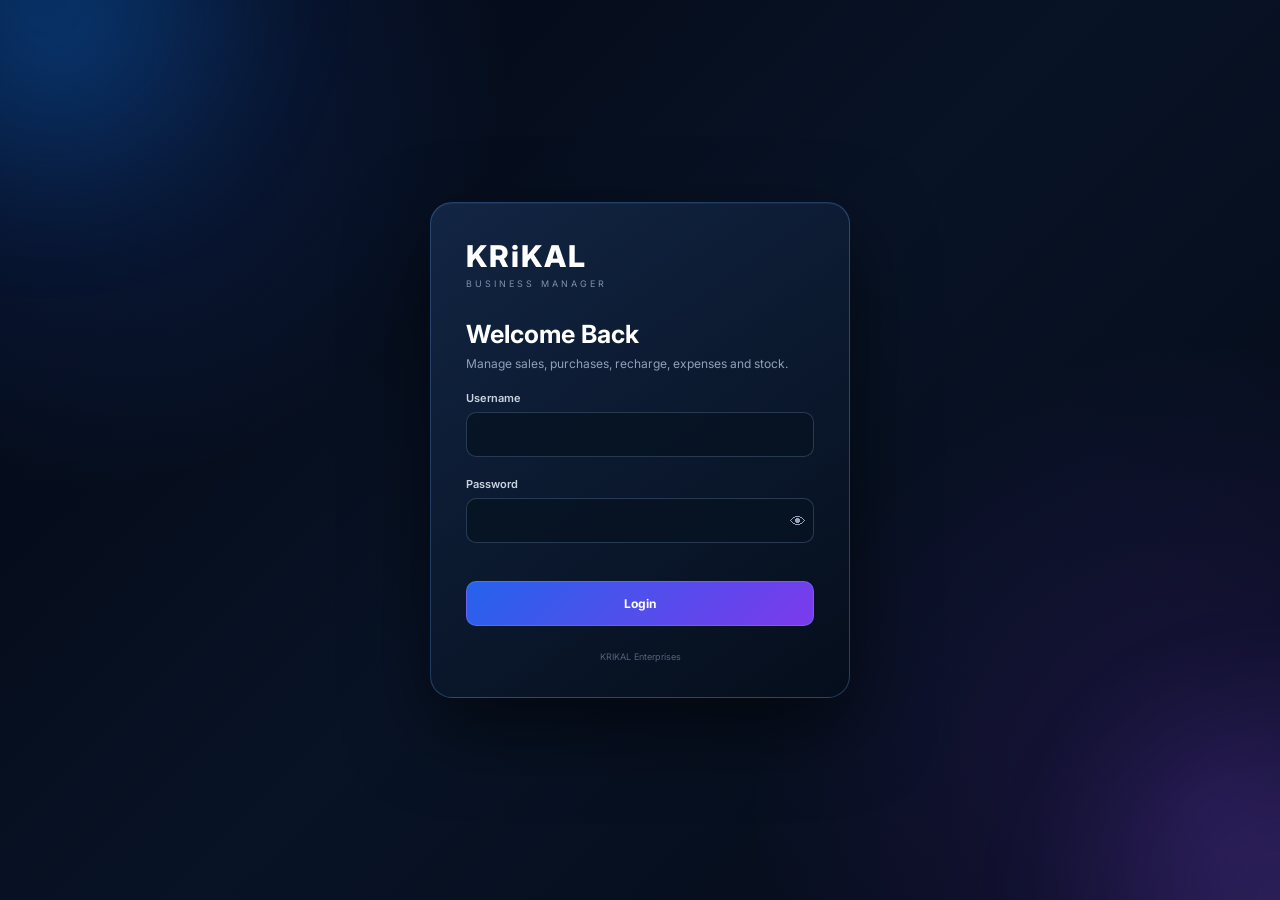
==== commit f7d646f0: "Add files via upload" ====
--- a/index.html
+++ b/index.html
@@ -1,1338 +1,219 @@
 <!DOCTYPE html>
 <html lang="en">
 <head>
-    <meta charset="UTF-8">
-    <meta name="viewport" content="width=device-width, initial-scale=1.0">
-    <meta name="theme-color" content="#030712">
-
-    <title>KRIKAL Enterprises | Inventory</title>
-
-    <link rel="preconnect" href="https://fonts.googleapis.com">
-    <link rel="preconnect" href="https://fonts.gstatic.com" crossorigin>
-
-    <link
-        href="https://fonts.googleapis.com/css2?family=Inter:wght@400;500;600;700;800&display=swap"
-        rel="stylesheet"
-    >
-
-    <link rel="stylesheet" href="style.css">
+<meta charset="UTF-8"><meta name="viewport" content="width=device-width,initial-scale=1.0">
+<meta name="theme-color" content="#030712">
+<title>KRIKAL Business Dashboard</title>
+<link rel="preconnect" href="https://fonts.googleapis.com"><link rel="preconnect" href="https://fonts.gstatic.com" crossorigin>
+<link href="https://fonts.googleapis.com/css2?family=Inter:wght@400;500;600;700;800&display=swap" rel="stylesheet">
+<link rel="stylesheet" href="style.css">
+<style>
+.biz-kpi-grid{display:grid;grid-template-columns:repeat(4,1fr);gap:14px;margin:20px 0}
+.biz-kpi{padding:20px;border:1px solid rgba(120,150,190,.22);border-radius:18px;background:rgba(10,23,40,.78);box-shadow:0 12px 35px rgba(0,0,0,.16)}
+.biz-kpi span{font-size:10px;letter-spacing:1.5px;color:#8fa0b7}.biz-kpi strong{display:block;font-size:28px;margin:8px 0 4px}.biz-kpi small{color:#71839b}
+.biz-grid{display:grid;grid-template-columns:1.5fr 1fr;gap:16px}.biz-panel{padding:20px;border:1px solid rgba(120,150,190,.22);border-radius:18px;background:rgba(10,23,40,.72);margin-bottom:16px}
+.biz-panel h3{margin:5px 0 16px}.panel-kicker{font-size:9px;letter-spacing:1.7px;color:#60a5fa}.biz-bars{display:flex;align-items:end;gap:10px;height:180px}.biz-bar{flex:1;display:flex;flex-direction:column;align-items:center;height:100%;justify-content:end}.biz-bar i{width:70%;min-height:3px;border-radius:7px 7px 2px 2px;background:linear-gradient(180deg,#60a5fa,#7c3aed)}.biz-bar span{font-size:9px;color:#71839b;margin-top:7px}.biz-list{display:grid;gap:10px}.biz-row{display:flex;justify-content:space-between;align-items:center;padding:11px 12px;border-radius:10px;background:rgba(255,255,255,.025)}.biz-row span{color:#aebbd0}.biz-row b{color:#fff}
+.biz-actions{display:flex;gap:8px;flex-wrap:wrap}.biz-btn{border:1px solid rgba(96,165,250,.28);border-radius:10px;padding:10px 14px;background:linear-gradient(135deg,#2563eb,#7c3aed);color:#fff;cursor:pointer;font-weight:700}.biz-btn.secondary{background:rgba(255,255,255,.04)}
+.txn-grid{display:grid;grid-template-columns:repeat(3,1fr);gap:12px;margin-bottom:16px}.txn-card{padding:18px;border:1px solid rgba(120,150,190,.22);border-radius:16px;background:rgba(10,23,40,.72)}.txn-card strong{font-size:22px;display:block;margin-top:5px}
+.data-note{padding:12px 15px;border-left:3px solid #60a5fa;background:rgba(96,165,250,.06);color:#9dafc6;border-radius:8px;margin:12px 0 18px;font-size:12px}
+.form-modal{position:fixed;inset:0;background:rgba(0,0,0,.65);display:flex;align-items:center;justify-content:center;z-index:6000;padding:20px}.form-card{width:min(620px,100%);background:#0b1628;border:1px solid rgba(96,165,250,.25);border-radius:20px;padding:22px}.form-card h3{margin-bottom:16px}.form-grid{display:grid;grid-template-columns:1fr 1fr;gap:12px}.form-card label{display:block;color:#9dafc6;font-size:11px;margin:10px 0}.form-card input,.form-card select{width:100%;height:42px;margin-top:6px;border-radius:9px;border:1px solid rgba(120,150,190,.28);background:#071322;color:#fff;padding:0 11px;outline:none}.form-head{display:flex;justify-content:space-between;align-items:center}.form-head button{border:0;background:transparent;color:#fff;font-size:26px;cursor:pointer}.full{width:100%;margin-top:12px}
+@media(max-width:1000px){.biz-kpi-grid{grid-template-columns:repeat(2,1fr)}.biz-grid{grid-template-columns:1fr}.txn-grid{grid-template-columns:1fr}}
+@media(max-width:600px){.biz-kpi-grid{grid-template-columns:1fr}.form-grid{grid-template-columns:1fr}}
+</style>
+<style>
+/* KRIKAL V4 - sidebar scroll and logout visibility fix */
+html, body { height:100%; min-height:100%; }
+body { overflow:hidden; }
+.sidebar, .side-bar, aside {
+  height:100vh;
+  max-height:100vh;
+  overflow:hidden;
+  display:flex;
+  flex-direction:column;
+}
+.sidebar-nav, .sidebar-menu, #sidebar-nav, .nav-menu {
+  flex:1 1 auto;
+  min-height:0;
+  overflow-y:auto;
+  overflow-x:hidden;
+  padding-bottom:24px;
+  scrollbar-width:thin;
+}
+.sidebar-footer, .sidebar-bottom, .logout-section {
+  flex:0 0 auto;
+  position:sticky;
+  bottom:0;
+  z-index:10;
+  padding:12px 10px 16px;
+}
+.sidebar-nav::-webkit-scrollbar, .sidebar-menu::-webkit-scrollbar, #sidebar-nav::-webkit-scrollbar, .nav-menu::-webkit-scrollbar { width:6px; }
+.sidebar-nav::-webkit-scrollbar-thumb, .sidebar-menu::-webkit-scrollbar-thumb, #sidebar-nav::-webkit-scrollbar-thumb, .nav-menu::-webkit-scrollbar-thumb { border-radius:10px; }
+@media (max-width: 768px) {
+  .sidebar, .side-bar, aside { height:100dvh; max-height:100dvh; }
+}
+</style>
+<style id="model-search-v8">
+.inventory-model-filter{display:flex;align-items:center;gap:8px;min-width:260px;height:58px;padding:0 16px;border:1px solid rgba(255,255,255,.12);border-radius:14px;background:rgba(15,30,52,.8);margin:10px 0 18px}
+.inventory-model-filter .model-search-icon{font-size:20px;opacity:.65}
+.inventory-model-filter input{width:100%;border:0;outline:0;background:transparent;color:inherit;font-size:15px}
+.inventory-model-filter input::placeholder{opacity:.55}
+@media(max-width:800px){.inventory-model-filter{min-width:0;width:100%}}
+</style>
 </head>
-
 <body>
-
-<!-- =====================================================
-     BACKGROUND
-     ===================================================== -->
-
-<div class="ambient ambient-one"></div>
-<div class="ambient ambient-two"></div>
-<div class="grid-bg"></div>
-
-
-<!-- =====================================================
-     LOGIN
-     ===================================================== -->
-
-<section id="loginScreen" class="login-screen">
-
-    <div class="login-card">
-
-        <div class="login-brand">
-            KRiKAL
-        </div>
-
-        <div class="login-small">
-            INVENTORY MANAGER
-        </div>
-
-        <h1>Welcome Back</h1>
-
-        <p class="login-description">
-            Sign in to manage your inventory
-        </p>
-
-        <form id="loginForm" autocomplete="off">
-
-            <div class="input-group">
-
-                <label for="loginUsername">
-                    Username
-                </label>
-
-                <input
-                    id="loginUsername"
-                    type="text"
-                    placeholder="Enter username"
-                    autocomplete="username"
-                    required
-                >
-
-            </div>
-
-
-            <div class="input-group">
-
-                <label for="loginPassword">
-                    Password
-                </label>
-
-                <div class="password-wrapper">
-
-                    <input
-                        id="loginPassword"
-                        type="password"
-                        placeholder="Enter password"
-                        autocomplete="current-password"
-                        required
-                    >
-
-                    <button
-                        id="togglePassword"
-                        type="button"
-                        class="password-toggle"
-                    >
-                        👁
-                    </button>
-
-                </div>
-
-            </div>
-
-
-            <div
-                id="loginError"
-                class="login-error"
-            ></div>
-
-
-            <button
-                type="submit"
-                class="login-button"
-            >
-                Login
-            </button>
-
-        </form>
-
-        <div class="login-footer">
-            KRIKAL Enterprises
-        </div>
-
+<div class="ambient ambient-one"></div><div class="ambient ambient-two"></div><div class="grid-bg"></div>
+
+<section id="loginScreen" class="login-screen"><div class="login-card">
+<div class="login-brand">KRiKAL</div><div class="login-small">BUSINESS MANAGER</div><h1>Welcome Back</h1>
+<p class="login-description">Manage sales, purchases, recharge, expenses and stock.</p>
+<form id="loginForm"><div class="input-group"><label>Username</label><input id="loginUsername" required></div>
+<div class="input-group"><label>Password</label><div class="password-wrapper"><input id="loginPassword" type="password" required><button id="togglePassword" class="password-toggle" type="button">👁</button></div></div>
+<div id="loginError" class="login-error"></div><button class="login-button">Login</button></form>
+<div class="login-footer">KRIKAL Enterprises</div></div></section>
+
+<div id="app" class="app-shell hidden">
+<aside class="sidebar" id="sidebar">
+<div class="sidebar-brand"><div class="brand-logo"><img src="logo.png" alt="KRIKAL"></div><div class="brand-text"><h1>KRIKAL</h1><span>ENTERPRISES</span></div></div>
+<div class="sidebar-label">BUSINESS</div><nav class="nav-menu">
+<button class="nav-item active" data-page="home"><span class="nav-icon">▥</span><span>Overview</span></button>
+<button class="nav-item" data-page="sales"><span class="nav-icon">₹</span><span>Sales</span></button>
+<button class="nav-item" data-page="purchase"><span class="nav-icon">↘</span><span>Purchase</span></button>
+<button class="nav-item" data-page="recharge"><span class="nav-icon">⚡</span><span>Recharge</span></button>
+<button class="nav-item" data-page="expenses"><span class="nav-icon">−</span><span>Expenses</span></button>
+<button class="nav-item" data-page="inventory"><span class="nav-icon">▦</span><span>Inventory</span></button>
+</nav>
+<div class="sidebar-label">MASTER & SYSTEM</div><nav class="nav-menu">
+<button class="nav-item" data-page="customers"><span class="nav-icon">♙</span><span>Customers</span></button>
+<button class="nav-item" data-page="suppliers"><span class="nav-icon">♧</span><span>Suppliers</span></button>
+<a class="nav-item nav-link-item" href="admin.html"><span class="nav-icon">✚</span><span>Stock Admin</span></a>
+</nav>
+<div class="sidebar-bottom"><div class="sidebar-live"><span class="live-dot"></span><div><strong>DATA STATUS</strong><small id="lastUpdated">Connecting...</small></div></div><button id="logoutBtn" class="logout-btn">⇥ Logout</button><div class="sidebar-copy">Business Management System</div></div>
+
+        <button class="nav-btn" onclick="showSection('payments')">💳 Payments</button>
+</aside>
+
+<main class="main-content"><header class="topbar"><button id="mobileMenu" class="mobile-menu">☰</button><div class="topbar-title"><span id="currentPageLabel">Overview</span></div><div class="topbar-right"><div class="live-status"><span class="live-dot"></span><span>LIVE</span></div><button id="refreshBtn" class="refresh-btn">↻ <span>Refresh</span></button></div></header>
+
+<section id="homePage" class="page active">
+<div class="page-heading"><div><span class="eyebrow">KRIKAL BUSINESS CONTROL</span><h2>Business Overview</h2><p>One dashboard for sales, purchase, recharge, expenses and stock.</p></div><div class="biz-actions"><button class="biz-btn" data-open="sales">＋ Sales</button><button class="biz-btn secondary" data-open="purchase">＋ Purchase</button><button class="biz-btn secondary" data-open="expense">＋ Expense</button></div></div>
+<div class="biz-kpi-grid">
+<div class="biz-kpi"><span>SALES</span><strong id="kpiSales">₹0</strong><small id="kpiSalesSub">No sales recorded</small></div>
+<div class="biz-kpi"><span>PURCHASE</span><strong id="kpiPurchase">₹0</strong><small>Recorded purchases</small></div>
+<div class="biz-kpi"><span>RECHARGE</span><strong id="kpiRecharge">₹0</strong><small>Recorded recharge</small></div>
+<div class="biz-kpi"><span>EXPENSES</span><strong id="kpiExpense">₹0</strong><small>Business expenses</small></div>
+</div>
+<div class="biz-grid"><div class="biz-panel"><span class="panel-kicker">CASH FLOW ACTIVITY</span><h3>Last 7 Days</h3><div id="bizBars" class="biz-bars"></div></div>
+<div class="biz-panel"><span class="panel-kicker">STOCK</span><h3>Inventory Health</h3><div class="biz-list"><div class="biz-row"><span>Available</span><b id="bAvail">0</b></div><div class="biz-row"><span>Low Stock</span><b id="bLow">0</b></div><div class="biz-row"><span>Out of Stock</span><b id="bOut">0</b></div><div class="biz-row"><span>Total Products</span><b id="bTotal">0</b></div></div></div></div>
+<div class="biz-panel"><span class="panel-kicker">RECENT TRANSACTIONS</span><h3>Latest Activity</h3><div id="recentActivity" class="biz-list"></div></div>
+</section>
+
+<section id="salesPage" class="page"><div class="page-heading"><div><span class="eyebrow">REVENUE</span><h2>Sales</h2><p>Record every sale here. Dashboard totals update automatically.</p></div><button class="biz-btn" data-add="sales">＋ Add Sale</button></div><div class="txn-grid"><div class="txn-card"><span>Today</span><strong id="salesToday">₹0</strong></div><div class="txn-card"><span>This Month</span><strong id="salesMonth">₹0</strong></div><div class="txn-card"><span>Total Sales</span><strong id="salesTotal">₹0</strong></div></div><div class="data-note">Data is currently saved in this browser. For multi-device/cloud sync, connect these transaction sheets to the same Google Apps Script API (explained below).</div><div class="inventory-section"><div class="inventory-header"><div><h2>Sales Register</h2><span id="salesCount">0 entries</span></div></div><div class="table-container">
+<div class="inventory-model-filter">
+  <span class="model-search-icon">⌕</span>
+  <input id="modelSearch" type="search" placeholder="Search model..." autocomplete="off">
+</div>
+<table><thead><tr><th>Date</th><th>Invoice</th><th>Customer</th><th>Amount</th></tr></thead><tbody id="salesBody"></tbody></table></div></div></section>
+
+<section id="purchasePage" class="page"><div class="page-heading"><div><span class="eyebrow">STOCK IN</span><h2>Purchase</h2><p>Track purchases from suppliers and stock inward.</p></div><button class="biz-btn" data-add="purchase">＋ Add Purchase</button></div><div class="txn-grid"><div class="txn-card"><span>Today</span><strong id="purchaseToday">₹0</strong></div><div class="txn-card"><span>This Month</span><strong id="purchaseMonth">₹0</strong></div><div class="txn-card"><span>Total Purchase</span><strong id="purchaseTotal">₹0</strong></div></div><div class="inventory-section"><div class="inventory-header"><h2>Purchase Register</h2></div><div class="table-container"><table><thead><tr><th>Date</th><th>Bill No.</th><th>Supplier</th><th>Amount</th></tr></thead><tbody id="purchaseBody"></tbody></table></div></div></section>
+
+<section id="rechargePage" class="page"><div class="page-heading"><div><span class="eyebrow">RECHARGE</span><h2>Recharge</h2><p>Track mobile, DTH and other recharge transactions.</p></div><button class="biz-btn" data-add="recharge">＋ Add Recharge</button></div><div class="txn-grid"><div class="txn-card"><span>Today</span><strong id="rechargeToday">₹0</strong></div><div class="txn-card"><span>This Month</span><strong id="rechargeMonth">₹0</strong></div><div class="txn-card"><span>Total Recharge</span><strong id="rechargeTotal">₹0</strong></div></div><div class="inventory-section"><div class="inventory-header"><h2>Recharge Register</h2></div><div class="table-container"><table><thead><tr><th>Date</th><th>Mobile / Ref</th><th>Type</th><th>Amount</th></tr></thead><tbody id="rechargeBody"></tbody></table></div></div></section>
+
+<section id="expensesPage" class="page"><div class="page-heading"><div><span class="eyebrow">COST CONTROL</span><h2>Expenses</h2><p>Track rent, electricity, transport, salary and other business costs.</p></div><button class="biz-btn" data-add="expense">＋ Add Expense</button></div><div class="txn-grid"><div class="txn-card"><span>Today</span><strong id="expenseToday">₹0</strong></div><div class="txn-card"><span>This Month</span><strong id="expenseMonth">₹0</strong></div><div class="txn-card"><span>Total Expense</span><strong id="expenseTotal">₹0</strong></div></div><div class="inventory-section"><div class="inventory-header"><h2>Expense Register</h2></div><div class="table-container"><table><thead><tr><th>Date</th><th>Model</th><th>Category</th><th>Note</th><th>Amount</th></tr></thead><tbody id="expenseBody"></tbody></table></div></div></section>
+
+<section id="inventoryPage" class="page"><div class="page-heading"><div><span class="eyebrow">STOCK CONTROL</span><h2>Inventory</h2><p>Live stock from your Google Sheet.</p></div></div><div class="controls inventory-controls-pro"><div class="search-box pro-search"><input id="searchInput" placeholder="Search product or category..."></div><select id="categoryFilter"><option value="">All Categories</option></select><select id="statusFilter"><option value="">All Status</option><option value="available">Available</option><option value="low-stock">Low Stock</option><option value="out-stock">Out of Stock</option></select><button id="clearFiltersBtn" class="control-button">Clear</button><button id="exportCsvBtn" class="control-button primary-control">↓ Export CSV</button></div><div class="inventory-section"><div class="inventory-header"><div><h2>Stock Inventory</h2><span id="inventoryCount">0 items</span></div></div><div class="table-container"><table><thead><tr><th>Product</th><th>Category</th><th>Stock</th><th>Status</th></tr></thead><tbody id="inventoryBody"></tbody></table></div></div></section>
+
+<section id="customersPage" class="page"><div class="page-heading"><div><span class="eyebrow">MASTER DATA</span><h2>Customers</h2><p>Customer names are stored with sales entries. A dedicated customer master can be connected later.</p></div></div><div class="inventory-section"><div class="table-container"><table><thead><tr><th>Customer</th><th>Sales Entries</th><th>Total Sales</th></tr></thead><tbody id="customerBody"></tbody></table></div></div></section>
+
+<section id="suppliersPage" class="page"><div class="page-heading"><div><span class="eyebrow">MASTER DATA</span><h2>Suppliers</h2><p>Supplier names are collected from purchase entries.</p></div></div><div class="inventory-section"><div class="table-container"><table><thead><tr><th>Supplier</th><th>Purchase Entries</th><th>Total Purchase</th></tr></thead><tbody id="supplierBody"></tbody></table></div></div></section>
+
+<section id="payments" class="dashboard-section" style="display:none;">
+  <div class="section-head">
+    <div><h2>Payments</h2><p>Track money received and money paid.</p></div>
+    <button class="primary-btn" onclick="openPaymentForm()">+ Add Payment</button>
+  </div>
+
+  <div class="stats-grid">
+    <div class="stat-card"><span>Money Received</span><strong id="paymentReceived">₹0</strong></div>
+    <div class="stat-card"><span>Money Paid</span><strong id="paymentPaid">₹0</strong></div>
+    <div class="stat-card"><span>Pending Receive</span><strong id="paymentPendingReceive">₹0</strong></div>
+    <div class="stat-card"><span>Pending Pay</span><strong id="paymentPendingPay">₹0</strong></div>
+  </div>
+
+  <div class="card">
+    <div class="section-head"><h3>Payment Register</h3></div>
+    <div class="table-wrap">
+      <table>
+        <thead><tr>
+          <th>Date</th><th>Type</th><th>Party</th><th>Reference</th>
+          <th>Amount</th><th>Mode</th><th>Status</th><th>Notes</th>
+        </tr></thead>
+        <tbody id="paymentTableBody">
+          <tr><td colspan="8" style="text-align:center;">No payments recorded</td></tr>
+        </tbody>
+      </table>
     </div>
-
+  </div>
 </section>
 
-
-<!-- =====================================================
-     APPLICATION
-     ===================================================== -->
-
-<div id="app" class="app-shell hidden">
-
-    <!-- SIDEBAR -->
-
-    <aside
-        class="sidebar"
-        id="sidebar"
-    >
-
-        <div class="sidebar-brand">
-
-            <div class="brand-logo">
-                <img
-                    src="logo.png"
-                    alt="KRIKAL"
-                >
-            </div>
-
-            <div class="brand-text">
-                <h1>KRIKAL</h1>
-                <span>ENTERPRISES</span>
-            </div>
-
-        </div>
-
-
-        <div class="sidebar-label">
-            MAIN MENU
-        </div>
-
-
-        <nav class="nav-menu">
-
-            <button
-                class="nav-item active"
-                data-page="home"
-                type="button"
-            >
-                <span class="nav-icon">⌂</span>
-                <span>Home</span>
-            </button>
-
-
-            <button
-                class="nav-item"
-                data-page="inventory"
-                type="button"
-            >
-                <span class="nav-icon">▦</span>
-                <span>Inventory</span>
-            </button>
-
-        </nav>
-
-
-        <div class="sidebar-label">
-            SYSTEM
-        </div>
-
-
-        <nav class="nav-menu">
-
-            <button
-                class="nav-item"
-                data-page="settings"
-                type="button"
-            >
-                <span class="nav-icon">⚙</span>
-                <span>Settings</span>
-            </button>
-
-            <a
-                class="nav-item nav-link-item"
-                href="admin.html"
-                title="Open inventory admin tools"
-            >
-                <span class="nav-icon">✚</span>
-                <span>Admin Tools</span>
-            </a>
-
-        </nav>
-
-
-        <div class="sidebar-bottom">
-
-            <div class="sidebar-live">
-
-                <span class="live-dot"></span>
-
-                <div>
-                    <strong>LIVE STOCK</strong>
-
-                    <small id="lastUpdated">
-                        Connecting...
-                    </small>
-                </div>
-
-            </div>
-
-
-            <button
-                id="logoutBtn"
-                class="logout-btn"
-                type="button"
-            >
-                ⇥ Logout
-            </button>
-
-
-            <div class="sidebar-copy">
-                Inventory Management System
-            </div>
-
-        </div>
-
-    </aside>
-
-
-    <!-- MAIN -->
-
-    <main class="main-content">
-
-        <header class="topbar">
-
-            <button
-                id="mobileMenu"
-                class="mobile-menu"
-                type="button"
-            >
-                ☰
-            </button>
-
-
-            <div class="topbar-title">
-                <span id="currentPageLabel">
-                    Dashboard
-                </span>
-            </div>
-
-
-            <div class="topbar-right">
-
-                <div class="live-status">
-                    <span class="live-dot"></span>
-                    <span>LIVE</span>
-                </div>
-
-
-                <button
-                    id="refreshBtn"
-                    class="refresh-btn"
-                    type="button"
-                >
-                    ↻
-                    <span>Refresh</span>
-                </button>
-
-            </div>
-
-        </header>
-
-
-        <!-- =================================================
-             HOME
-             ================================================= -->
-
-        <section
-            id="homePage"
-            class="page active"
-        >
-
-            <div class="page-heading">
-
-                <div>
-                    <h2>Dashboard</h2>
-
-                    <p>
-                        Welcome to KRIKAL Inventory Management
-                    </p>
-                </div>
-
-                <div
-                    id="dashboardDate"
-                    class="dashboard-date"
-                >
-                    —
-                </div>
-
-            </div>
-
-
-            <div class="dashboard-stats">
-
-                <div class="dashboard-card total-card">
-                    <div class="dashboard-icon">📦</div>
-
-                    <div class="dashboard-info">
-                        <h3 id="totalItems">0</h3>
-                        <span>Total Items</span>
-                    </div>
-                </div>
-
-
-                <div class="dashboard-card available-card">
-                    <div class="dashboard-icon">✓</div>
-
-                    <div class="dashboard-info">
-                        <h3 id="availableItems">0</h3>
-                        <span>Available</span>
-                    </div>
-                </div>
-
-
-                <div class="dashboard-card low-card">
-                    <div class="dashboard-icon">!</div>
-
-                    <div class="dashboard-info">
-                        <h3 id="lowStockItems">0</h3>
-                        <span>Low Stock</span>
-                    </div>
-                </div>
-
-
-                <div class="dashboard-card out-card">
-                    <div class="dashboard-icon">×</div>
-
-                    <div class="dashboard-info">
-                        <h3 id="outStockItems">0</h3>
-                        <span>Out of Stock</span>
-                    </div>
-                </div>
-
-            </div>
-
-            <div class="dashboard-insights">
-                <div class="insight-card">
-                    <div class="insight-header">
-                        <div>
-                            <span class="insight-kicker">STOCK HEALTH</span>
-                            <h3>Quick Overview</h3>
-                        </div>
-                        <span class="insight-icon">◈</span>
-                    </div>
-                    <div id="stockHealthBar" class="health-bar"><span></span></div>
-                    <div class="health-meta">
-                        <span id="healthText">Waiting for inventory…</span>
-                        <strong id="healthPercent">0%</strong>
-                    </div>
-                </div>
-
-                <div class="insight-card category-insight-card">
-                    <div class="insight-header">
-                        <div>
-                            <span class="insight-kicker">CATEGORIES</span>
-                            <h3>Stock by Category</h3>
-                        </div>
-                        <span class="insight-icon">▦</span>
-                    </div>
-                    <div id="categorySummary" class="category-summary">
-                        <span class="mini-empty">Loading categories…</span>
-                    </div>
-                </div>
-
-                <div class="insight-card alert-insight-card">
-                    <div class="insight-header">
-                        <div>
-                            <span class="insight-kicker">ATTENTION</span>
-                            <h3>Stock Alerts</h3>
-                        </div>
-                        <span class="insight-icon">!</span>
-                    </div>
-                    <div id="stockAlertList" class="stock-alert-list">
-                        <span class="mini-empty">No alerts yet</span>
-                    </div>
-                </div>
-            </div>
-
-
-            <div class="home-welcome">
-
-                <div class="welcome-icon">
-                    📊
-                </div>
-
-                <div class="welcome-content">
-
-                    <h3>
-                        Inventory Overview
-                    </h3>
-
-                    <p>
-                        Your complete inventory is available
-                        in the Inventory section.
-                    </p>
-
-                </div>
-
-
-                <button
-                    class="open-inventory"
-                    data-page="inventory"
-                    type="button"
-                >
-                    Open Inventory →
-                </button>
-
-            </div>
-
-        </section>
-
-
-        <!-- =================================================
-             INVENTORY
-             ================================================= -->
-
-        <section
-            id="inventoryPage"
-            class="page"
-        >
-
-            <div class="page-heading">
-
-                <div>
-                    <h2>Inventory</h2>
-
-                    <p>
-                        Manage and monitor your complete stock
-                    </p>
-                </div>
-
-            </div>
-
-
-            <div class="controls inventory-controls-pro">
-
-                <div class="search-box pro-search">
-                    <span class="control-icon">⌕</span>
-                    <input
-                        id="searchInput"
-                        type="text"
-                        placeholder="Search product or category..."
-                        autocomplete="off"
-                    >
-                </div>
-
-                <select id="categoryFilter" aria-label="Filter by category">
-                    <option value="">All Categories</option>
-                </select>
-
-                <select id="statusFilter" aria-label="Filter by stock status">
-                    <option value="">All Status</option>
-                    <option value="available">Available</option>
-                    <option value="low-stock">Low Stock</option>
-                    <option value="out-stock">Out of Stock</option>
-                </select>
-
-                <select id="sortFilter" aria-label="Sort inventory">
-                    <option value="default">Sort: Default</option>
-                    <option value="name-asc">Name A–Z</option>
-                    <option value="name-desc">Name Z–A</option>
-                    <option value="stock-high">Stock High–Low</option>
-                    <option value="stock-low">Stock Low–High</option>
-                </select>
-
-                <button id="clearFiltersBtn" class="control-button" type="button">Clear</button>
-                <button id="exportCsvBtn" class="control-button primary-control" type="button">↓ Export CSV</button>
-
-            </div>
-
-            <div class="filter-summary" id="filterSummary">
-                <span>Showing all inventory</span>
-            </div>
-
-
-            <div class="inventory-section">
-
-                <div class="inventory-header">
-
-                    <div>
-                        <h2>
-                            Stock Inventory
-                        </h2>
-
-                        <span id="inventoryCount">
-                            0 items
-                        </span>
-                    </div>
-
-                </div>
-
-
-                <div class="table-container">
-
-                    <table>
-
-                        <thead>
-
-                            <tr>
-                                <th>Product</th>
-                                <th>Category</th>
-                                <th>Stock</th>
-                                <th>Status</th>
-                                <th>Action</th>
-                            </tr>
-
-                        </thead>
-
-
-                        <tbody id="inventoryBody">
-
-                            <tr>
-                                <td
-                                    colspan="5"
-                                    class="loading"
-                                >
-                                    Loading inventory...
-                                </td>
-                            </tr>
-
-                        </tbody>
-
-                    </table>
-
-                </div>
-
-            </div>
-
-        </section>
-
-
-        <!-- =================================================
-             SETTINGS
-             ================================================= -->
-
-        <section
-            id="settingsPage"
-            class="page"
-        >
-
-            <div class="page-heading">
-
-                <div>
-                    <h2>Settings</h2>
-
-                    <p>
-                        Manage your KRIKAL dashboard preferences
-                    </p>
-                </div>
-
-            </div>
-
-
-            <div class="settings-grid">
-
-
-                <!-- APPEARANCE -->
-
-                <div class="settings-card">
-
-                    <div class="settings-card-header">
-
-                        <div class="settings-card-icon">
-                            🎨
-                        </div>
-
-                        <div>
-                            <h3>Appearance</h3>
-                            <p>Dashboard display settings</p>
-                        </div>
-
-                    </div>
-
-
-                    <div class="setting-row">
-
-                        <div>
-                            <strong>Dark Glass Theme</strong>
-                            <span>
-                                Premium dark dashboard appearance
-                            </span>
-                        </div>
-
-                        <label class="toggle">
-                            <input
-                                type="checkbox"
-                                id="themeToggle"
-                                checked
-                            >
-                            <span class="toggle-slider"></span>
-                        </label>
-
-                    </div>
-
-
-                    <div class="setting-row">
-
-                        <div>
-                            <strong>Background Glow</strong>
-                            <span>
-                                Blue and purple background glow
-                            </span>
-                        </div>
-
-                        <label class="toggle">
-                            <input
-                                type="checkbox"
-                                id="glowToggle"
-                                checked
-                            >
-                            <span class="toggle-slider"></span>
-                        </label>
-
-                    </div>
-
-
-                    <div class="setting-row">
-
-                        <div>
-                            <strong>Animations</strong>
-                            <span>
-                                Enable dashboard animations
-                            </span>
-                        </div>
-
-                        <label class="toggle">
-                            <input
-                                type="checkbox"
-                                id="animationToggle"
-                                checked
-                            >
-                            <span class="toggle-slider"></span>
-                        </label>
-
-                    </div>
-
-                </div>
-
-
-                <!-- INVENTORY -->
-
-                <div class="settings-card">
-
-                    <div class="settings-card-header">
-
-                        <div class="settings-card-icon">
-                            📦
-                        </div>
-
-                        <div>
-                            <h3>Inventory Preferences</h3>
-                            <p>Control inventory display</p>
-                        </div>
-
-                    </div>
-
-
-                    <div class="setting-row">
-
-                        <div>
-                            <strong>Low Stock Limit</strong>
-                            <span>
-                                Stock at or below this value is low
-                            </span>
-                        </div>
-
-                        <input
-                            class="number-setting"
-                            id="lowStockLimit"
-                            type="number"
-                            min="0"
-                            value="5"
-                        >
-
-                    </div>
-
-
-                    <div class="setting-row">
-
-                        <div>
-                            <strong>Show Out of Stock</strong>
-                            <span>
-                                Display zero-stock products
-                            </span>
-                        </div>
-
-                        <label class="toggle">
-                            <input
-                                type="checkbox"
-                                id="showOutStock"
-                                checked
-                            >
-                            <span class="toggle-slider"></span>
-                        </label>
-
-                    </div>
-
-
-                    <div class="setting-row">
-
-                        <div>
-                            <strong>Status Badges</strong>
-                            <span>
-                                Show stock status
-                            </span>
-                        </div>
-
-                        <label class="toggle">
-                            <input
-                                type="checkbox"
-                                id="showStatus"
-                                checked
-                            >
-                            <span class="toggle-slider"></span>
-                        </label>
-
-                    </div>
-
-                </div>
-
-
-                <!-- REFRESH -->
-
-                <div class="settings-card">
-
-                    <div class="settings-card-header">
-
-                        <div class="settings-card-icon">
-                            🔄
-                        </div>
-
-                        <div>
-                            <h3>Data & Refresh</h3>
-                            <p>Inventory synchronization</p>
-                        </div>
-
-                    </div>
-
-
-                    <div class="setting-row">
-
-                        <div>
-                            <strong>Auto Refresh</strong>
-                            <span>
-                                Automatically update stock
-                            </span>
-                        </div>
-
-                        <label class="toggle">
-                            <input
-                                type="checkbox"
-                                id="autoRefreshToggle"
-                            >
-                            <span class="toggle-slider"></span>
-                        </label>
-
-                    </div>
-
-
-                    <div class="setting-row">
-
-                        <div>
-                            <strong>Refresh Interval</strong>
-                            <span>
-                                Time between updates
-                            </span>
-                        </div>
-
-                        <select
-                            class="settings-select"
-                            id="refreshInterval"
-                        >
-                            <option value="30000">
-                                30 Seconds
-                            </option>
-
-                            <option
-                                value="60000"
-                                selected
-                            >
-                                1 Minute
-                            </option>
-
-                            <option value="300000">
-                                5 Minutes
-                            </option>
-
-                            <option value="600000">
-                                10 Minutes
-                            </option>
-                        </select>
-
-                    </div>
-
-
-                    <button
-                        id="manualRefresh"
-                        class="settings-wide-btn"
-                        type="button"
-                    >
-                        ↻ Refresh Inventory Now
-                    </button>
-
-                </div>
-
-
-                <!-- NOTIFICATIONS -->
-
-                <div class="settings-card">
-
-                    <div class="settings-card-header">
-
-                        <div class="settings-card-icon">
-                            🔔
-                        </div>
-
-                        <div>
-                            <h3>Notifications</h3>
-                            <p>Stock alert preferences</p>
-                        </div>
-
-                    </div>
-
-
-                    <div class="setting-row">
-
-                        <div>
-                            <strong>Low Stock Alerts</strong>
-                            <span>
-                                Alert when stock is low
-                            </span>
-                        </div>
-
-                        <label class="toggle">
-                            <input
-                                type="checkbox"
-                                id="lowStockToggle"
-                                checked
-                            >
-                            <span class="toggle-slider"></span>
-                        </label>
-
-                    </div>
-
-
-                    <div class="setting-row">
-
-                        <div>
-                            <strong>Out of Stock Alerts</strong>
-                            <span>
-                                Alert when stock reaches zero
-                            </span>
-                        </div>
-
-                        <label class="toggle">
-                            <input
-                                type="checkbox"
-                                id="outStockToggle"
-                                checked
-                            >
-                            <span class="toggle-slider"></span>
-                        </label>
-
-                    </div>
-
-
-                    <div class="setting-row">
-
-                        <div>
-                            <strong>Browser Notifications</strong>
-                            <span>
-                                Allow browser alerts
-                            </span>
-                        </div>
-
-                        <label class="toggle">
-                            <input
-                                type="checkbox"
-                                id="browserNotificationToggle"
-                            >
-                            <span class="toggle-slider"></span>
-                        </label>
-
-                    </div>
-
-                </div>
-
-
-                <!-- DISPLAY -->
-
-                <div class="settings-card">
-
-                    <div class="settings-card-header">
-
-                        <div class="settings-card-icon">
-                            👁
-                        </div>
-
-                        <div>
-                            <h3>Display</h3>
-                            <p>Inventory table preferences</p>
-                        </div>
-
-                    </div>
-
-
-                    <div class="setting-row">
-
-                        <div>
-                            <strong>Show Category</strong>
-                            <span>
-                                Display category column
-                            </span>
-                        </div>
-
-                        <label class="toggle">
-                            <input
-                                type="checkbox"
-                                id="showCategory"
-                                checked
-                            >
-                            <span class="toggle-slider"></span>
-                        </label>
-
-                    </div>
-
-
-                    <div class="setting-row">
-
-                        <div>
-                            <strong>Show Stock Quantity</strong>
-                            <span>
-                                Display stock quantity
-                            </span>
-                        </div>
-
-                        <label class="toggle">
-                            <input
-                                type="checkbox"
-                                id="showStock"
-                                checked
-                            >
-                            <span class="toggle-slider"></span>
-                        </label>
-
-                    </div>
-
-
-                    <div class="setting-row">
-
-                        <div>
-                            <strong>Category Icons</strong>
-                            <span>
-                                Show category icons
-                            </span>
-                        </div>
-
-                        <label class="toggle">
-                            <input
-                                type="checkbox"
-                                id="showCategoryIcons"
-                                checked
-                            >
-                            <span class="toggle-slider"></span>
-                        </label>
-
-                    </div>
-
-
-                    <div class="setting-row">
-
-                        <div>
-                            <strong>Date Format</strong>
-                            <span>
-                                Dashboard date format
-                            </span>
-                        </div>
-
-                        <select
-                            class="settings-select"
-                            id="dateFormat"
-                        >
-                            <option value="long">
-                                30 August 2026
-                            </option>
-
-                            <option value="short">
-                                30/08/2026
-                            </option>
-                        </select>
-
-                    </div>
-
-                </div>
-
-
-                <!-- EXPERIENCE -->
-
-                <div class="settings-card">
-
-                    <div class="settings-card-header">
-
-                        <div class="settings-card-icon">
-                            🖥️
-                        </div>
-
-                        <div>
-                            <h3>Experience</h3>
-                            <p>Customize dashboard behavior</p>
-                        </div>
-
-                    </div>
-
-
-                    <div class="setting-row">
-
-                        <div>
-                            <strong>Compact Table</strong>
-                            <span>
-                                Show more products
-                            </span>
-                        </div>
-
-                        <label class="toggle">
-                            <input
-                                type="checkbox"
-                                id="compactTable"
-                            >
-                            <span class="toggle-slider"></span>
-                        </label>
-
-                    </div>
-
-
-                    <div class="setting-row">
-
-                        <div>
-                            <strong>Remember Last Page</strong>
-                            <span>
-                                Open last visited section
-                            </span>
-                        </div>
-
-                        <label class="toggle">
-                            <input
-                                type="checkbox"
-                                id="rememberLastPage"
-                                checked
-                            >
-                            <span class="toggle-slider"></span>
-                        </label>
-
-                    </div>
-
-
-                    <div class="setting-row">
-
-                        <div>
-                            <strong>Default Page</strong>
-                            <span>
-                                Startup page
-                            </span>
-                        </div>
-
-                        <select
-                            class="settings-select"
-                            id="defaultPage"
-                        >
-                            <option value="home">
-                                Dashboard
-                            </option>
-
-                            <option value="inventory">
-                                Inventory
-                            </option>
-
-                            <option value="settings">
-                                Settings
-                            </option>
-                        </select>
-
-                    </div>
-
-
-                    <div class="setting-row">
-
-                        <div>
-                            <strong>Confirm Refresh</strong>
-                            <span>
-                                Ask before refresh
-                            </span>
-                        </div>
-
-                        <label class="toggle">
-                            <input
-                                type="checkbox"
-                                id="confirmRefresh"
-                            >
-                            <span class="toggle-slider"></span>
-                        </label>
-
-                    </div>
-
-                </div>
-
-
-                <!-- QUICK ACTIONS -->
-
-                <div class="settings-card">
-
-                    <div class="settings-card-header">
-
-                        <div class="settings-card-icon">
-                            ⚡
-                        </div>
-
-                        <div>
-                            <h3>Quick Actions</h3>
-                            <p>Common system actions</p>
-                        </div>
-
-                    </div>
-
-
-                    <div class="quick-setting-actions">
-
-                        <button
-                            class="quick-setting-btn"
-                            data-page="home"
-                            type="button"
-                        >
-                            🏠
-                            <span>Home</span>
-                        </button>
-
-
-                        <button
-                            class="quick-setting-btn"
-                            data-page="inventory"
-                            type="button"
-                        >
-                            📦
-                            <span>Inventory</span>
-                        </button>
-
-
-                        <button
-                            class="quick-setting-btn"
-                            id="quickRefresh"
-                            type="button"
-                        >
-                            🔄
-                            <span>Refresh</span>
-                        </button>
-
-                    </div>
-
-                </div>
-
-
-                <!-- SECURITY -->
-
-                <div class="settings-card">
-
-                    <div class="settings-card-header">
-
-                        <div class="settings-card-icon">
-                            🔐
-                        </div>
-
-                        <div>
-                            <h3>Security</h3>
-                            <p>Dashboard access controls</p>
-                        </div>
-
-                    </div>
-
-
-                    <div class="setting-row">
-
-                        <div>
-                            <strong>Dashboard Lock</strong>
-                            <span>
-                                Lock visual dashboard
-                            </span>
-                        </div>
-
-                        <label class="toggle">
-                            <input
-                                type="checkbox"
-                                id="dashboardLock"
-                            >
-                            <span class="toggle-slider"></span>
-                        </label>
-
-                    </div>
-
-
-                    <div class="setting-row">
-
-                        <div>
-                            <strong>Session Status</strong>
-                            <span>
-                                Current dashboard session
-                            </span>
-                        </div>
-
-                        <span class="system-status">
-                            ● Active
-                        </span>
-
-                    </div>
-
-                </div>
-
-
-                <!-- SYSTEM -->
-
-                <div class="settings-card">
-
-                    <div class="settings-card-header">
-
-                        <div class="settings-card-icon">
-                            ℹ
-                        </div>
-
-                        <div>
-                            <h3>System Information</h3>
-                            <p>KRIKAL inventory system</p>
-                        </div>
-
-                    </div>
-
-
-                    <div class="info-row">
-                        <span>Application</span>
-                        <strong>KRIKAL Inventory</strong>
-                    </div>
-
-                    <div class="info-row">
-                        <span>Version</span>
-                        <strong>1.0.0</strong>
-                    </div>
-
-                    <div class="info-row">
-                        <span>Connection</span>
-                        <strong
-                            id="systemConnection"
-                            class="connected"
-                        >
-                            ● Connecting
-                        </strong>
-                    </div>
-
-                    <div class="info-row">
-                        <span>Last Sync</span>
-                        <strong id="settingsLastSync">
-                            Waiting...
-                        </strong>
-                    </div>
-
-                </div>
-
-            </div>
-
-
-            <div class="settings-footer">
-
-                <button
-                    id="saveSettings"
-                    class="settings-save"
-                    type="button"
-                >
-                    ✓ Save Settings
-                </button>
-
-
-                <button
-                    id="resetSettings"
-                    class="settings-reset"
-                    type="button"
-                >
-                    ↻ Reset Settings
-                </button>
-
-            </div>
-
-        </section>
-
-
-        <footer>
-            © 2026 KRIKAL Enterprises
-            • Inventory Management System
-        </footer>
-
-    </main>
-
+<div id="paymentModal" class="modal" style="display:none;">
+  <div class="modal-box">
+    <div class="section-head"><h3>Add Payment</h3><button onclick="closePaymentForm()">×</button></div>
+    <form onsubmit="savePayment(event)">
+      <div class="form-grid">
+        <label>Date<input id="pDate" type="date" required></label>
+        <label>Type<select id="pType"><option value="received">Received</option><option value="paid">Paid</option></select></label>
+        <label>Party<input id="pParty" placeholder="Customer / Supplier"></label>
+        <label>Reference<input id="pRef" placeholder="Invoice / Bill No."></label>
+        <label>Amount<input id="pAmount" type="number" min="0" step="0.01" required></label>
+        <label>Payment Mode<select id="pMode"><option>Cash</option><option>UPI</option><option>Bank Transfer</option><option>Card</option><option>Cheque</option><option>Other</option></select></label>
+        <label>Status<select id="pStatus"><option>Completed</option><option>Pending</option><option>Partial</option></select></label>
+        <label>Notes<input id="pNotes" placeholder="Optional note"></label>
+      </div>
+      <button class="primary-btn" type="submit">Save Payment</button>
+    </form>
+  </div>
 </div>
 
-
-<div
-    id="sidebarOverlay"
-    class="sidebar-overlay"
-></div>
-
+<section id="billing" class="dashboard-section" style="display:none;">
+  <div class="section-head">
+    <div><h2>Billing</h2><p>Create sales bills. Final SQL/API connection can be configured without exposing database credentials.</p></div>
+    <button class="primary-btn" onclick="openBillForm()">+ Create Bill</button>
+  </div>
+
+  <div class="card">
+    <form id="billForm" onsubmit="saveLocalBill(event)">
+      <div class="form-grid">
+        <label>Date<input id="billDate" type="date" required></label>
+        <label>Invoice No.<input id="billNo" placeholder="INV-000001" required></label>
+        <label>Customer<input id="billCustomer" placeholder="Customer name"></label>
+        <label>Payment Status<select id="billStatus"><option>Paid</option><option>Pending</option><option>Partial</option></select></label>
+        <label>Payment Mode<select id="billMode"><option>Cash</option><option>UPI</option><option>Bank Transfer</option><option>Card</option><option>Credit</option></select></label>
+      </div>
+      <div class="table-wrap" style="margin-top:16px;">
+        <table>
+          <thead><tr><th>Product</th><th>Qty</th><th>Rate</th><th>Total</th></tr></thead>
+          <tbody id="billItems">
+            <tr><td><input class="bill-product" placeholder="Product"></td><td><input class="bill-qty" type="number" min="1" value="1"></td><td><input class="bill-rate" type="number" min="0" step="0.01" value="0"></td><td class="bill-line-total">₹0</td></tr>
+          </tbody>
+        </table>
+      </div>
+      <button type="button" class="secondary-btn" onclick="addBillRow()">+ Add Item</button>
+      <div style="text-align:right;margin-top:18px;"><strong>Bill Total: <span id="billTotal">₹0</span></strong></div>
+      <button class="primary-btn" type="submit" style="margin-top:16px;">Save & Generate Bill</button>
+    </form>
+  </div>
+
+  <div class="card">
+    <div class="section-head"><h3>Recent Bills</h3></div>
+    <div class="table-wrap"><table>
+      <thead><tr><th>Invoice</th><th>Date</th><th>Customer</th><th>Total</th><th>Status</th></tr></thead>
+      <tbody id="billTableBody"><tr><td colspan="5" style="text-align:center;">No bills yet</td></tr></tbody>
+    </table></div>
+  </div>
+</section>
+</main></div>
+
+<div id="txnModal" class="form-modal hidden"><div class="form-card"><div class="form-head"><div><span class="panel-kicker">DATA ENTRY</span><h3 id="formTitle">Add Transaction</h3></div><button id="closeTxn">×</button></div><form id="txnForm"><div class="form-grid"><label>Date<input id="txDate" type="date" required></label><label id="refLabel">Reference<input id="txRef" placeholder="Reference / Bill No."></label></div><label id="partyLabel">Party / Customer<input id="txParty" placeholder="Name"></label><label id="typeLabel">Category / Type<input id="txType" placeholder="Category"></label><label>Amount (₹)<input id="txAmount" type="number" min="0" step="0.01" required></label><button class="biz-btn full">Save Entry</button></form></div></div>
 
 <script src="script.js"></script>
-
-</body>
-</html>
+<style>.logout-btn{cursor:pointer;min-height:42px;display:flex;align-items:center;justify-content:center;} </style></body></html>
--- a/style.css
+++ b/style.css
@@ -1,4 +1,3 @@
-css
 /* =========================================================
    KRIKAL INVENTORY
    CLEAN DARK BLUE / PURPLE GLASS THEME
@@ -1861,3 +1860,12 @@
 .admin-shell th { font-size:10px; letter-spacing:1px; text-transform:uppercase; color:#8fa0b7; }
 .admin-shell td { color:#dbeafe; }
 @media (max-width:700px) { .admin-topbar,.admin-heading { align-items:flex-start; flex-direction:column; } .admin-top-actions { width:100%; } .admin-top-actions a,.admin-top-actions button { flex:1; text-align:center; } .admin-shell { padding:0 12px 30px; margin-top:12px; } }
+
+
+/* =========================================================
+   SALES DASHBOARD UI
+   ========================================================= */
+.eyebrow,.panel-kicker{display:block;font-size:10px;letter-spacing:1.6px;font-weight:800;color:#60a5fa;margin-bottom:7px}.sales-heading{align-items:flex-end}.dashboard-actions{display:flex;gap:12px;align-items:center}.sales-primary-btn{border:1px solid rgba(96,165,250,.35);background:linear-gradient(135deg,#2563eb,#7c3aed);color:#fff;border-radius:12px;padding:11px 16px;font-weight:800;cursor:pointer;box-shadow:0 10px 28px rgba(37,99,235,.2);transition:.2s}.sales-primary-btn:hover{transform:translateY(-1px);box-shadow:0 14px 32px rgba(37,99,235,.3)}
+.sales-kpi-grid{display:grid;grid-template-columns:repeat(4,minmax(0,1fr));gap:16px;margin-bottom:18px}.sales-kpi{min-height:142px;padding:20px;border:1px solid var(--border);border-radius:18px;background:linear-gradient(145deg,rgba(16,31,53,.92),rgba(7,15,28,.94));box-shadow:0 14px 38px rgba(0,0,0,.2);position:relative;overflow:hidden}.sales-kpi:after{content:"";position:absolute;width:100px;height:100px;border-radius:50%;right:-35px;bottom:-45px;background:rgba(96,165,250,.08);filter:blur(2px)}.kpi-top{display:flex;justify-content:space-between;color:var(--muted);font-size:10px;font-weight:800;letter-spacing:1.3px}.kpi-top b{display:grid;place-items:center;width:29px;height:29px;border-radius:9px;background:rgba(96,165,250,.11);color:#93c5fd;font-size:15px}.sales-kpi strong{display:block;font-size:28px;letter-spacing:-.7px;margin:18px 0 6px}.sales-kpi small{color:#8292a8}.sales-main-grid{display:grid;grid-template-columns:minmax(0,1.7fr) minmax(290px,.8fr);gap:18px;margin-bottom:18px}.sales-bottom-grid{display:grid;grid-template-columns:minmax(0,1.5fr) minmax(300px,.8fr);gap:18px}.sales-panel{border:1px solid var(--border);border-radius:18px;background:linear-gradient(145deg,rgba(11,22,40,.94),rgba(5,13,25,.96));padding:20px;box-shadow:0 14px 38px rgba(0,0,0,.18)}.panel-head{display:flex;align-items:flex-start;justify-content:space-between;gap:12px;margin-bottom:18px}.panel-head h3{font-size:18px;margin-top:1px}.panel-chip{font-size:12px;font-weight:800;padding:7px 10px;border-radius:9px;background:rgba(96,165,250,.1);color:#93c5fd}.sales-trend{height:210px;display:flex;align-items:flex-end;gap:12px;padding:8px 4px 0}.trend-col{height:100%;flex:1;display:flex;flex-direction:column;justify-content:flex-end;align-items:center;gap:7px;min-width:0}.trend-value{font-size:9px;color:#8fa0b7;white-space:nowrap;min-height:12px}.trend-bar-wrap{height:165px;width:100%;display:flex;align-items:flex-end;justify-content:center}.trend-bar-wrap i{display:block;width:min(38px,65%);min-height:2px;border-radius:8px 8px 3px 3px;background:linear-gradient(180deg,#60a5fa,#6366f1);box-shadow:0 5px 18px rgba(96,165,250,.15);transition:.3s}.trend-bar-wrap i:hover{filter:brightness(1.2)}.trend-labels{display:flex;gap:12px;padding:8px 4px 0}.trend-labels span{flex:1;text-align:center;color:#687991;font-size:10px}.health-panel{display:flex;flex-direction:column}.health-ring{--health:0deg;width:158px;height:158px;border-radius:50%;margin:5px auto 16px;display:grid;place-items:center;background:conic-gradient(#22c55e var(--health),rgba(255,255,255,.07) 0);position:relative}.health-ring:after{content:"";position:absolute;inset:13px;border-radius:50%;background:#081326;border:1px solid rgba(255,255,255,.05)}.health-ring>div{position:relative;z-index:1;text-align:center}.health-ring strong{display:block;font-size:27px}.health-ring span{font-size:10px;color:var(--muted);text-transform:uppercase;letter-spacing:1px}.health-legend{display:grid;gap:10px}.health-legend span{display:flex;align-items:center;gap:8px;font-size:12px;color:#aab6c7}.health-legend b{margin-left:auto;color:#fff}.dot{width:8px;height:8px;border-radius:50%;display:inline-block}.dot.green{background:#22c55e}.dot.yellow{background:#eab308}.dot.red{background:#ef4444}.recent-sales{display:grid}.recent-sale-row{display:grid;grid-template-columns:38px minmax(0,1fr) auto auto;gap:11px;align-items:center;padding:11px 0;border-bottom:1px solid rgba(255,255,255,.055)}.recent-sale-row:last-child{border-bottom:0}.sale-avatar{width:36px;height:36px;border-radius:10px;display:grid;place-items:center;background:rgba(96,165,250,.12);color:#93c5fd;font-weight:800}.sale-person{min-width:0}.sale-person strong,.sale-person span{display:block;overflow:hidden;text-overflow:ellipsis;white-space:nowrap}.sale-person strong{font-size:12px}.sale-person span{font-size:10px;color:#708097;margin-top:3px}.sale-amount{font-size:12px;font-weight:800}.sale-status{display:inline-flex;padding:5px 8px;border-radius:7px;font-size:9px;font-weight:800;white-space:nowrap}.sale-status.completed{background:rgba(34,197,94,.12);color:#4ade80}.sale-status.pending{background:rgba(234,179,8,.12);color:#facc15}.sale-status.cancelled{background:rgba(239,68,68,.12);color:#f87171}.panel-link{background:none;border:0;color:#60a5fa;cursor:pointer;font-weight:700;font-size:11px}.cat-row{display:grid;grid-template-columns:minmax(80px,.8fr) 1fr 35px;gap:10px;align-items:center;padding:10px 0}.cat-row span{font-size:11px;white-space:nowrap;overflow:hidden;text-overflow:ellipsis}.cat-row>div{height:7px;background:rgba(255,255,255,.06);border-radius:99px;overflow:hidden}.cat-row i{height:100%;display:block;border-radius:99px;background:linear-gradient(90deg,#60a5fa,#8b5cf6)}.cat-row b{font-size:10px;text-align:right;color:#b9c5d6}.empty-sales{min-height:150px;display:grid;place-items:center;align-content:center;gap:5px;text-align:center;color:#8190a6}.empty-sales span{width:40px;height:40px;display:grid;place-items:center;border-radius:12px;background:rgba(96,165,250,.08);color:#60a5fa;font-weight:800}.empty-sales strong{color:#dce5f0;font-size:13px}.empty-sales small{font-size:10px}.sales-summary-strip{display:grid;grid-template-columns:repeat(3,1fr);gap:12px;margin-bottom:18px}.sales-summary-strip>div{padding:16px 18px;border:1px solid var(--border);border-radius:14px;background:rgba(11,22,40,.75)}.sales-summary-strip span{display:block;color:var(--muted);font-size:10px;text-transform:uppercase;letter-spacing:1px}.sales-summary-strip strong{display:block;margin-top:7px;font-size:21px}.modal-backdrop{position:fixed;inset:0;background:rgba(1,5,12,.72);backdrop-filter:blur(8px);z-index:9000;display:grid;place-items:center;padding:20px}.sale-modal{width:min(520px,100%);background:#0a1628;border:1px solid rgba(96,165,250,.28);border-radius:20px;padding:22px;box-shadow:0 30px 90px rgba(0,0,0,.55)}.modal-head{display:flex;justify-content:space-between;align-items:flex-start;margin-bottom:20px}.modal-head h3{font-size:21px}.modal-head button{border:0;background:rgba(255,255,255,.06);color:#fff;width:34px;height:34px;border-radius:9px;font-size:22px;cursor:pointer}.sale-form{display:grid;gap:14px}.sale-form label{display:grid;gap:7px;color:#9eacc0;font-size:11px;font-weight:700}.sale-form input,.sale-form select{width:100%;border:1px solid rgba(120,150,190,.22);background:#071224;color:#fff;border-radius:10px;padding:12px;outline:none}.sale-form input:focus,.sale-form select:focus{border-color:#60a5fa}.form-grid{display:grid;grid-template-columns:1fr 1fr;gap:12px}.full-btn{width:100%;margin-top:4px}
+@media(max-width:1050px){.sales-kpi-grid{grid-template-columns:repeat(2,1fr)}.sales-main-grid,.sales-bottom-grid{grid-template-columns:1fr}}
+@media(max-width:680px){.sales-kpi-grid{grid-template-columns:1fr}.sales-summary-strip{grid-template-columns:1fr}.sales-heading{align-items:flex-start}.dashboard-actions{width:100%;justify-content:space-between}.recent-sale-row{grid-template-columns:36px minmax(0,1fr) auto}.recent-sale-row .sale-status{grid-column:2/4;justify-self:start}.form-grid{grid-template-columns:1fr}.sales-trend{gap:5px}.trend-labels{gap:5px}}
